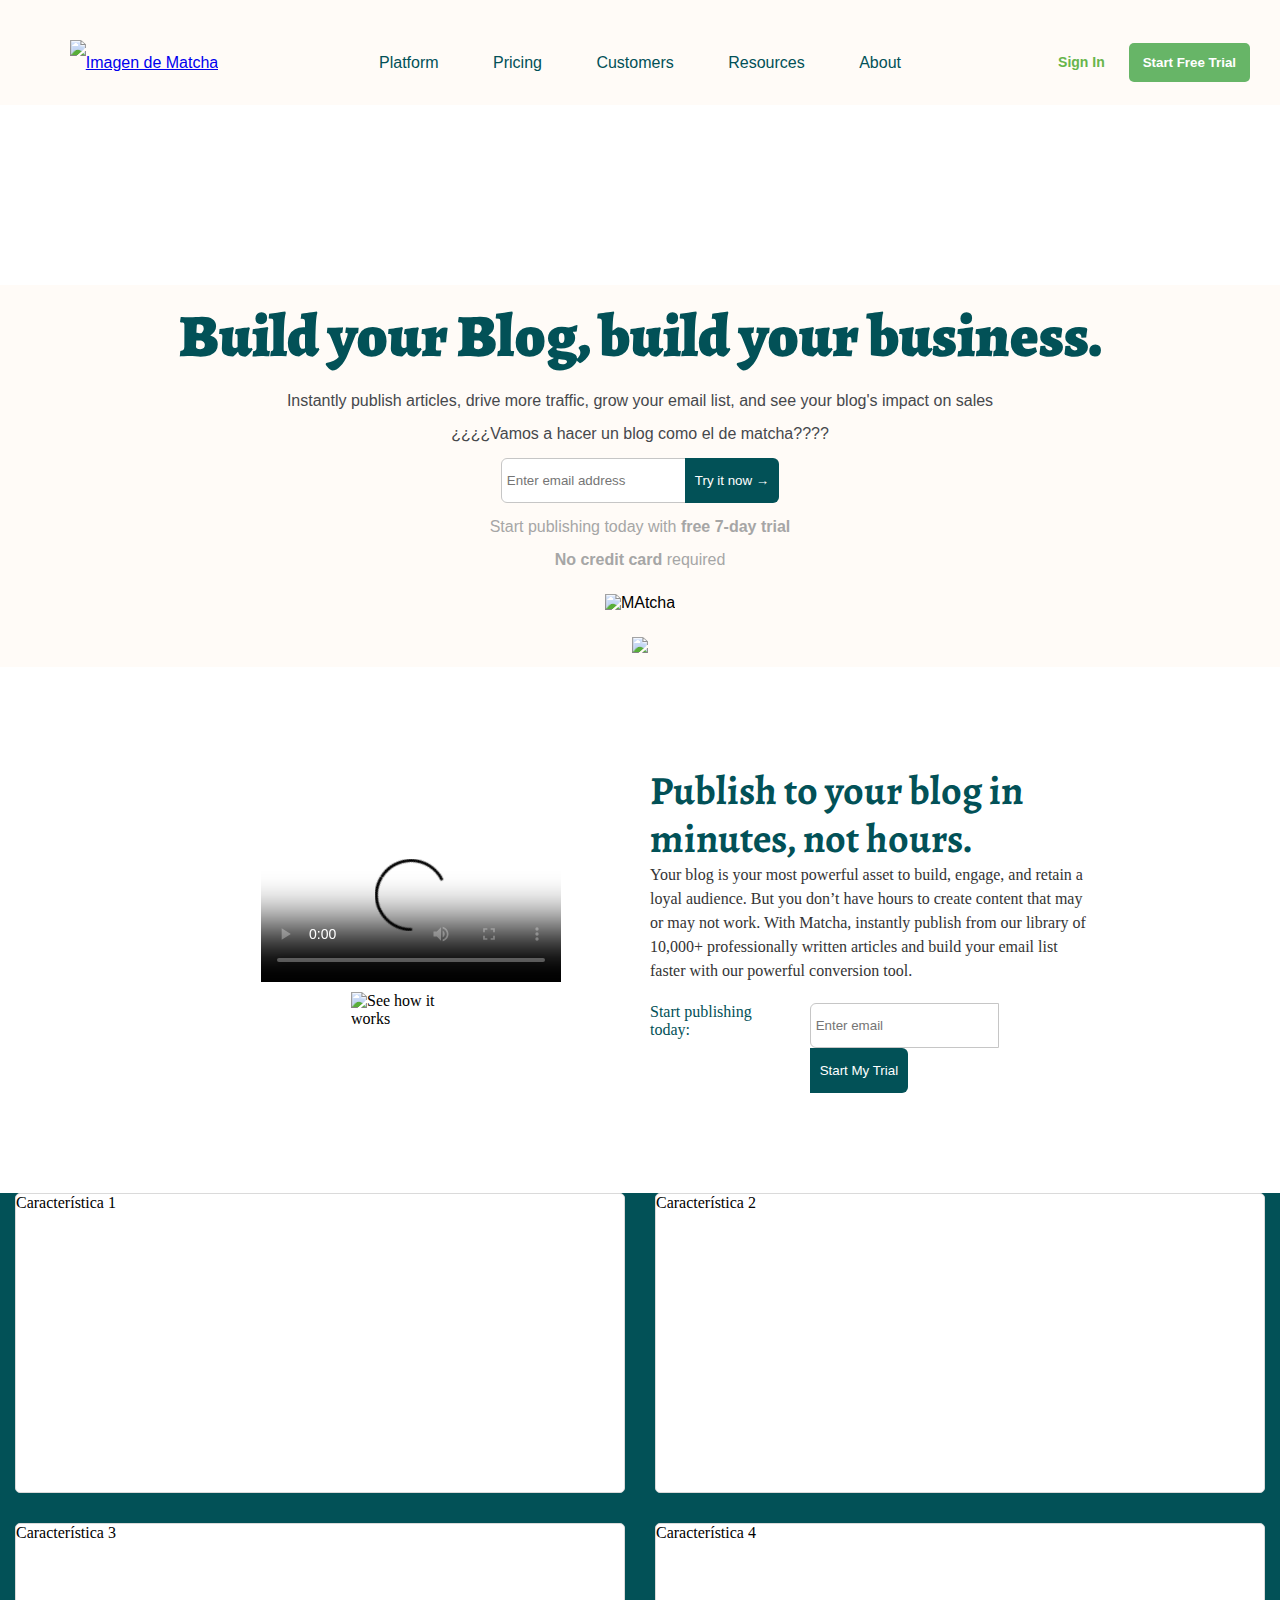
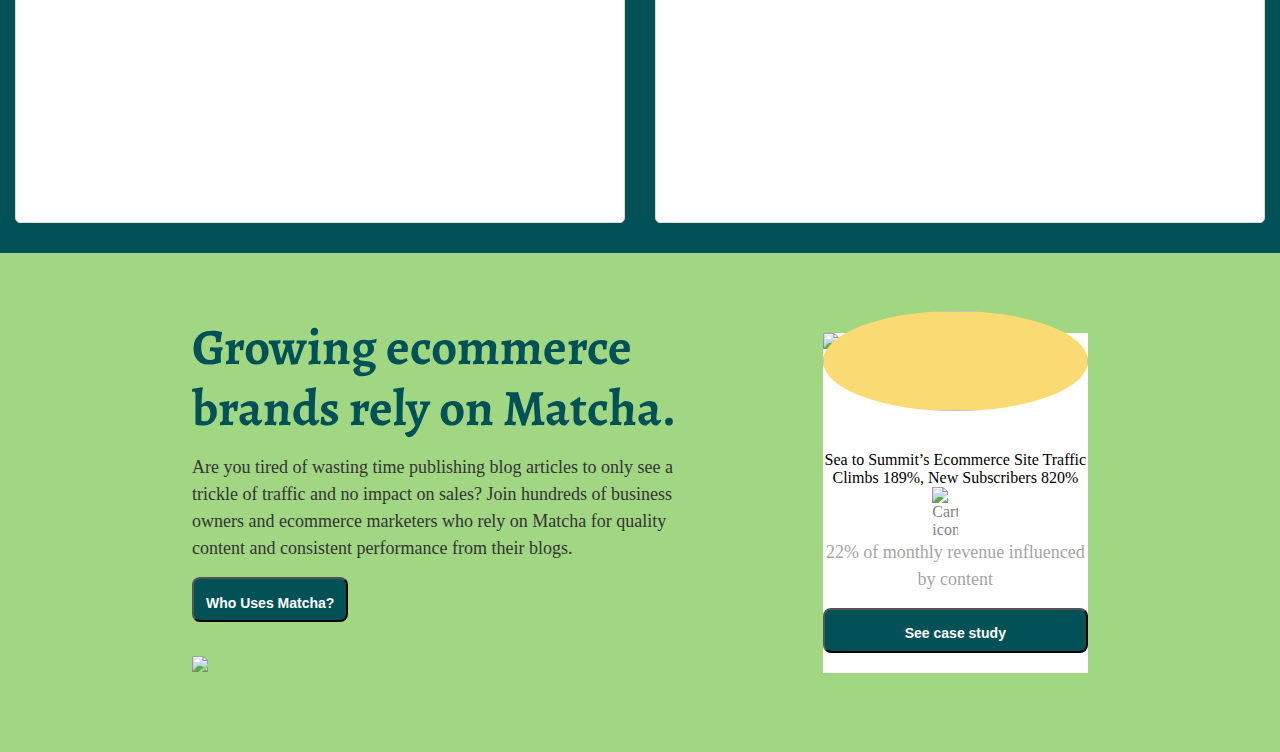
==== index.html @ c8e1c054 "Cambios de postwor clase 3" ====
<!DOCTYPE html>
<html>
<head>
  <!-- Aquí va información importante pero no visible
          dentro del navegador -->
  <link rel="preconnect" href="https://fonts.gstatic.com">
  <link href="https://fonts.googleapis.com/css2?family=Alegreya:wght@400;700;900&display=swap" rel="stylesheet">
  <link rel="stylesheet" href="./styles.css">
  <title>Matcha en Bedu</title>
</head>
<body>

  <section class="fixed-header">
  <header class="header">
    <a href="#" class="logo">
      <img src="https://getmatcha.com/wp-content/themes/getmatcha/img/footer_logo.svg" alt="Imagen de Matcha" />
    </a>
    <nav class="navbar">
      <ul>
        <li class="menu-item">Platform</li>
        <li class="menu-item">Pricing</li>
        <li class="menu-item">Customers</li>
        <li class="menu-item">Resources</li>
        <li class="menu-item">About</li>
      </ul>
    </nav>
    <div class="actions">
      <a>Sign In</a>
      <button>Start Free Trial</button>
    </div>
  </header>
</section>

  <section class="main">
    <h1>Build your Blog, build your business.</h1>
    <p class="texto_centrado">Instantly publish articles, drive more traffic, grow your email list, and see your blog's
      impact on sales</p>
    <p class="texto_centrado">¿¿¿¿Vamos a hacer un blog como el de matcha????</p>
    <form class="signup-form">
      <input type="email" placeholder="Enter email address" maxlength="30" />
      <button type="submit">
        Try it now &rarr;
      </button>
      <br>
    </form>
    <p class="grey-text">Start publishing today with <strong> free 7-day trial</strong></p>
    <p class="grey-text"><strong>No credit card</strong> required</p>
    <figure class="banner">
      <img src="https://getmatcha.com/wp-content/themes/getmatcha/img/capterra.png" alt="MAtcha">
    </figure>
    <figure class="second_banner">
      <img src="https://getmatcha.com/wp-content/uploads/2019/09/intro_group_image.png" />
    </figure>
  </section>

  <section class="promo">
  <article class="explanatory-video">
    <video controls 
    poster="https://cdn.videvo.net/videvo_files/video/premium/video0036/thumbnails/computer_code00_small.jpg">

     <source type="video/webm"
     type="video/webm"
     src="https://cdn.videvo.net/videvo_files/video/premium/video0036/small_watermarked/computer_code00_preview.webm" />
      <source type="video/mp4"
     src="https://cdn.videvo.net/videvo_files/video/premium/video0036/small_watermarked/computer_code00_preview.mp4"> />
    </video>
    <img src="https://getmatcha.com/wp-content/themes/getmatcha/img/see_how_it_works.png"
    alt="See how it works"/>
  </article>

  <article class="publish">
    <h3>Publish to your blog in minutes, not hours.</h3>
    <p>
      Your blog is your most powerful asset to build, engage, and retain a
      loyal audience. But you don’t have hours to create content that may or
      may not work. With Matcha, instantly publish from our library of
      10,000+ professionally written articles and build your email list
      faster with our powerful conversion tool.
    </p>
    <form>
      <p>Start publishing today:</p>
    <div>
      <input type="text" placeholder="Enter email" />
      <button>Start My Trial</button>
    </div>
    </form>

  </article>
  </section>

  <!-- Contenido de publicidad viene antes de esta sección -->
<section class="features">
  <article class="feature-card">Característica 1
    
  </article>
  <article class="feature-card">Característica 2</article>
  <article class="feature-card">Característica 3</article>
  <article class="feature-card">Característica 4</article>
</section>
<!-- Contenido de casos de éxito vienen después -->

<!--seccion postwork 3ra clase-->
<section class="flex-container">

  <article>
    <h2> Growing ecommerce brands rely on Matcha.</h2>
    <p>Are you tired of wasting time publishing blog articles to only see a trickle of traffic and no impact on sales? Join hundreds of business owners and ecommerce marketers who rely on Matcha for quality content and consistent performance from their blogs.</p>
    
    <button>Who Uses Matcha?</button>
    <figure>
    <img src="https://getmatcha.com/wp-content/uploads/2019/09/brands_group.png">
    </figure>
  </article>

  
    <div class="card">
      <img src="https://getmatcha.com/wp-content/uploads/2019/05/profile-headshot-square.png" alt="imagen">
      <img class="company" src="https://getmatcha.com/wp-content/uploads/2019/05/everly_logo_blue_v3_x60@2x.png"
      <h3 class="card"> 
        Sea to Summit’s Ecommerce Site Traffic Climbs 189%, New
        Subscribers 820%
      </h3>
      <div class="results">
      <img src="https://getmatcha.com/wp-content/themes/getmatcha/img/icon_cart.png" alt="Cart icon">
      <p>22% of monthly revenue influenced by content</p>
      </div>
      <div class="card-footer">
        <button>See case study</button>
      </div>

    </div>


  </section>

</body>
</html>
---- styles.css ----
* {
  box-sizing: border-box;
  margin: 0;
  padding: 0;
  
}
.main {
  background-color: #fffbf7;
  margin-top: 285px;
  padding: 10px;
  font-family: sans-serif;
  
}
.main h1 {
  color: #025157;
  font-weight: 900;
  text-align: center;
  font-size: 60px;
  font-family: "Alegreya", serif;
}
.main form {
  text-align: center;
  display: flex;
  justify-content: center;
  align-items: center;
}
.texto_centrado {
  text-align: center;
  color: #46484c;
  margin: 15px 0;
}
.main button {
  color: #fff;
  background-color: #025157;
  height: 45px;
  border-top-right-radius: 6px;
  border-bottom-right-radius: 6px;
  border: none;
  padding: 10px;
}
.main input {
  border-top-left-radius: 6px;
  border-bottom-left-radius: 6px;
  height: 45px;
  margin-right: -5px;
  border: 1px solid #c6c6c6;
  padding: 0 5px;
}
.main .banner {
  margin-top: 25px;
  text-align: center;
}
.main .second_banner {
  margin-top: 25px;
  text-align: center;
}
.main .second_banner img {
  width: 60%;
}
.main .grey-text {
  color: #a6a6a6;
  text-align: center;
  margin-top: 15px;
}
.header {
  margin: 40px 20px 20px 20px;
  font-size: 0;
  text-align: center;
  height: 45px;
  font-family: sans-serif;
}
.header > * {
  display: inline-block;
  font-size: 16px;
  vertical-align: middle;
  height: 100%;
  line-height: 45px;
}
.menu-item {
  display: inline;
  margin: 0 25px;
}
.logo {
  width: 20%;
  height: 100%;
}
.logo > img {
  height: 100%;
}
.navbar {
  width: 60%;
  text-align: center;
  color: #025157;
  font-weight: 500;
}
.actions {
  width: 20%;
  text-align: right;
  font-size: 14px;
  font-weight: 600;
}
.actions > * {
   margin: 0 10px;
}
.actions > a {
  color: #67b54b;
}
.actions > button {
  color: #fff;
  background-color: #67b567;
  padding: 12px 14px;
  border-radius: 5px;
  font-weight: 600;
  border: none;
}
.texto_centrado {
  text-align: center;
  color: #46484c;
}

.promo {
  display: flex;
  width: 70%;
  margin: 100px auto;
  align-items: center;
}


.publish {
  /* container styles if any */
  margin-left: 20px;
  flex: 1;
}

.publish h3 {
  font-family: 'Alegreya', serif;
  font-size: 40px;
  line-height: 48px;
  color: #025157;
}

.publish > p {
  font-size: 16px;
  color: #343434;
  line-height: 1.5;
  margin-bottom: 20px;
}

.publish > form {
  display: flex;
}

.publish > form p {
  color: #025157;
  margin-right: 18px;
}

.explanatory-video {
  display: flex;
  flex-direction: column;
  align-items: center;
  flex: 1;
}

.explanatory-video img {
  width: 120px;
  margin-top: 10px;
}

.publish > form button {
  color: #fff;
  background-color: #025157;
  height: 45px;
  border-top-right-radius: 6px;
  border-bottom-right-radius: 6px;
  border: none;
  padding: 10px;
}

.publish > form input {
  border-top-left-radius: 6px;
  border-bottom-left-radius: 6px;
  height: 45px;
  margin-right: -5px;
  border: 1px solid #c6c6c6;
  padding: 0 5px;
}

.fixed-header{
  position: fixed;
  top: 0;
  left: 0;
  right: 0;
  background-color: #fffbf7;
}

/* Postwork clase 3 */

.flex-container{
  display: flex;
  background-color: #a1d683;
  padding: 5% 15%;
  align-items: center;
  justify-content: space-around;
}

.flex-container  button{
  color: #fff;
  background-color: #025157;
  font-size: 14px;
  padding: 12px 12px 6px 12px;
  border-radius: 8px;
  height: 45px;
  font-weight: 600;
  margin-left: 0;
}

.flex-container figure{
  flex: 1;
  margin-block-start: 1em;
  margin-block-end: 1em;
  margin-inline-start: 40px;
  margin-inline-end: 40px;
  margin: 0 0 1rem;
  margin-top: 32px;
}

.flex-container img{
  width: 500px;
  max-width: 100%;
  vertical-align: middle;
  border-style: none;  
}

.flex-container h2{
  color: #025157;
  font-weight: bold;
  font-size: 51px;
  line-height: 61px;
  font-family: "Alegreya", serif;
}

.flex-container p{
  color: #343434;
  font-size: 18px;
  line-height: 1.5;
  margin-bottom: 1rem;
  margin: 15px 0 15px 0;
}

.flex-container article{
  flex: 2;
  align-items: center;
  justify-content: space-around;
  width: 100%;
  height: 100%;
  padding-right: 100px;

}

.flex-container div{
  position: relative;
  display: flex;
  background-color: #fff;
  background-size: 100%;
  text-align: center;
  flex-direction: column;
  
}

.card{
  flex: 1;
  position: relative;
  background-color: #fff;
  background-size: 25% 50%;
  height: 190%;
}

.card h3{
  font-size: 25px;
  font-weight: 400;
  line-height: 30px;
  margin-bottom: 20px;
}

.card img{
  padding: 0px;
  width: 100%;
  max-width: 100%;
 
}

.card-footer{
  margin-bottom: 20px;
    background-color: unset;
    border-top: unset;
}

.card-footer button{
  
}


.company{
  position: relative;
  bottom: 40px;
  right: 0px;
  width: 100px;
  height: 100px;
  background-color: #f9da73;
  border-radius: 50%;
  display: flex;
  justify-content: center;
  align-items: center;
}

.results{
  display: flex;
  align-items: center;
  color: #828282;
}

.results img{
  vertical-align: middle;
  border-style: none;
  width: 26px;
  margin-right: 20px;
  
}

.results p{
  margin-top: 0%;
  color: #8b8b8bcc; 
  
}

.features{
  display: grid;
  
  /* opcion para usar grid*/
  grid-template-columns: repeat(2, 1fr);
  grid-template-rows: repeat(2, 330px);
  height: 660px;
  background-color: #025157;

  /*opcion con atajo para usar grid column y row al mismo tiempo
  grid-template: repeat(2, 1fr) / repeat(2, 330px);
  background-color: #025157;
  padding: 5% 10%;
  height: 660px; */ 

}

.feature-card{
  margin-bottom: 30px;
  margin-left: 15px;
  margin-right: 15px;
  background-color: #fff;
  border: 1px solid #dadada;
  border-radius: 5px;
}
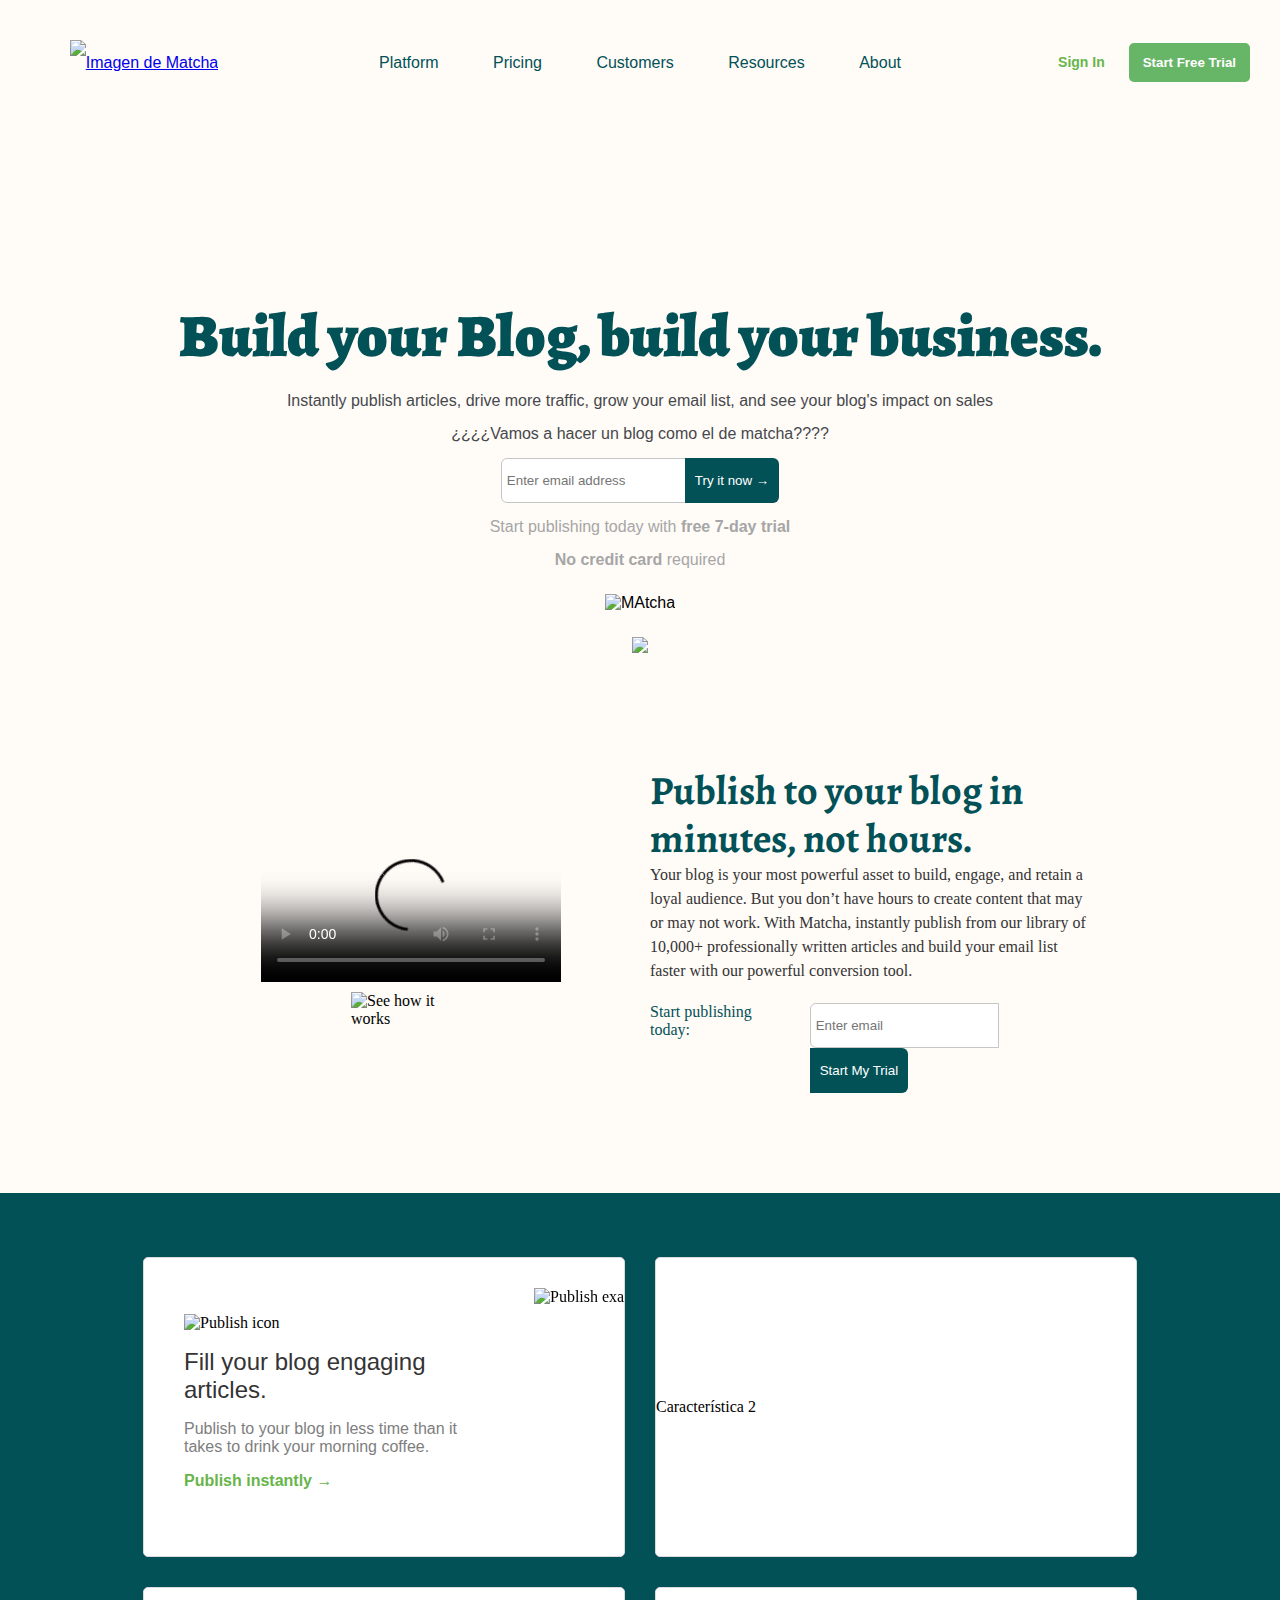
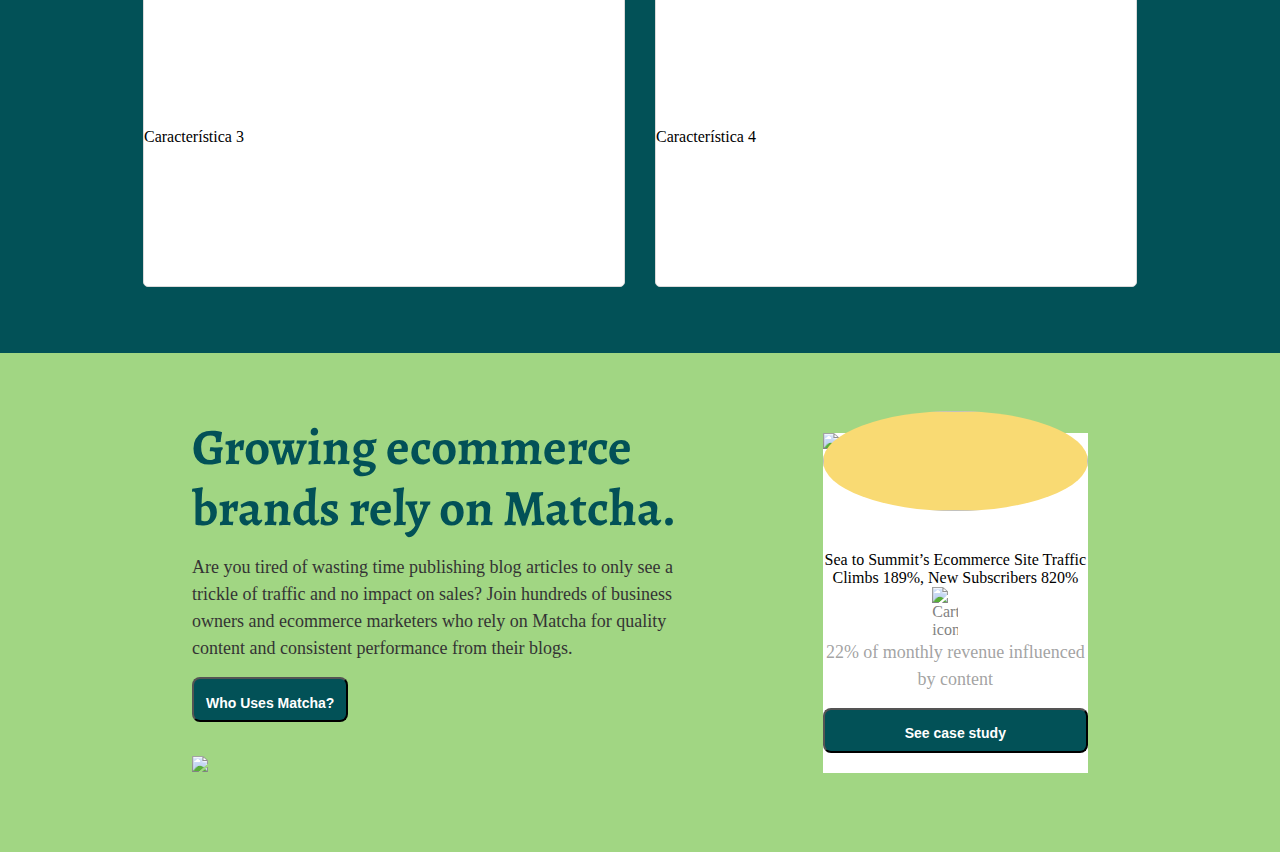
==== commit a59424c1: "Cambios de la clase 4 usando Grid y flexbox" ====
--- a/index.html
+++ b/index.html
@@ -90,12 +90,29 @@
 
   <!-- Contenido de publicidad viene antes de esta sección -->
 <section class="features">
-  <article class="feature-card">Característica 1
-    
+  <article class="feature-card">
+    <div class="feature-content">
+      <figure><img src="https://getmatcha.com/wp-content/themes/getmatcha/img/icon_publish.png" alt="Publish icon"></figure>
+      <h3>Fill your blog engaging articles.</h3>
+      <p>Publish to your blog in less time than it takes to drink your morning coffee.</p>
+      <a href="">Publish instantly →</a>
+    </div>
+    <div class="feature-image">
+      <figure><img src="https://getmatcha.com/wp-content/themes/getmatcha/img/image_publish.png" alt="Publish example"></figure>
+    </div>
   </article>
-  <article class="feature-card">Característica 2</article>
-  <article class="feature-card">Característica 3</article>
-  <article class="feature-card">Característica 4</article>
+  <article class="feature-card">Característica 2
+    <div></div>
+    <div></div>
+  </article>
+  <article class="feature-card">Característica 3
+    <div></div>
+    <div></div>
+  </article>
+  <article class="feature-card">Característica 4
+    <div></div>
+    <div></div>
+  </article>
 </section>
 <!-- Contenido de casos de éxito vienen después -->
 
--- a/styles.css
+++ b/styles.css
@@ -4,11 +4,15 @@
   padding: 0;
   
 }
+
+body{
+  background-color: #fffbf7; 
+}
+
 .main {
-  background-color: #fffbf7;
   margin-top: 285px;
-  padding: 10px;
-  font-family: sans-serif;
+  font-family: sans-serif;padding: 10px;
+  
   
 }
 .main h1 {
@@ -333,15 +337,16 @@
   color: #8b8b8bcc; 
   
 }
+/* Termina clases postwork clase 3 */
 
 .features{
   display: grid;
-  
-  /* opcion para usar grid*/
+  /* opción para usar grid*/
   grid-template-columns: repeat(2, 1fr);
   grid-template-rows: repeat(2, 330px);
-  height: 660px;
+  height: 760px;
   background-color: #025157;
+  padding: 5% 10% ;
 
   /*opcion con atajo para usar grid column y row al mismo tiempo
   grid-template: repeat(2, 1fr) / repeat(2, 330px);
@@ -351,11 +356,65 @@
 
 }
 
-.feature-card{
+.features .feature-card{
   margin-bottom: 30px;
   margin-left: 15px;
   margin-right: 15px;
   background-color: #fff;
   border: 1px solid #dadada;
   border-radius: 5px;
-}+  display: flex;
+  align-items: center;
+  overflow: hidden;
+}
+
+.features .feature-card .feature-content{
+  padding: 30px 20px 40px 40px;
+  flex: 2;
+}
+
+.features .feature-card .feature-content > *{
+  margin-bottom: 1rem;
+  margin-top: 0;
+}
+
+.features .feature-card .feature-content h3{
+  font-size: 24px;
+  color: #343434;
+  font-weight: 400;
+  font-family: sans-serif;
+}
+
+.features .feature-card .feature-content img{
+  width: 50px;
+}
+
+.features .feature-card .feature-content p{
+  font-size: 16px;
+  color: #7e7e7e;
+  font-weight: 400;
+  font-family: sans-serif;
+}
+
+.features .feature-card .feature-content a{
+  font-size: 16px;
+  color: #67b54b;
+  font-weight: 600;
+  text-decoration: none;
+  font-family: sans-serif;
+}
+
+.features .feature-card .feature-image{
+  flex: 1;
+  width: 40%;
+  position: relative;
+  right: -50px;
+  height: 80%;
+}
+
+.features .feature-card .feature-image figure,
+.features .feature-card .feature-image img {
+  margin-top: 0;
+  height: 100%;
+}
+
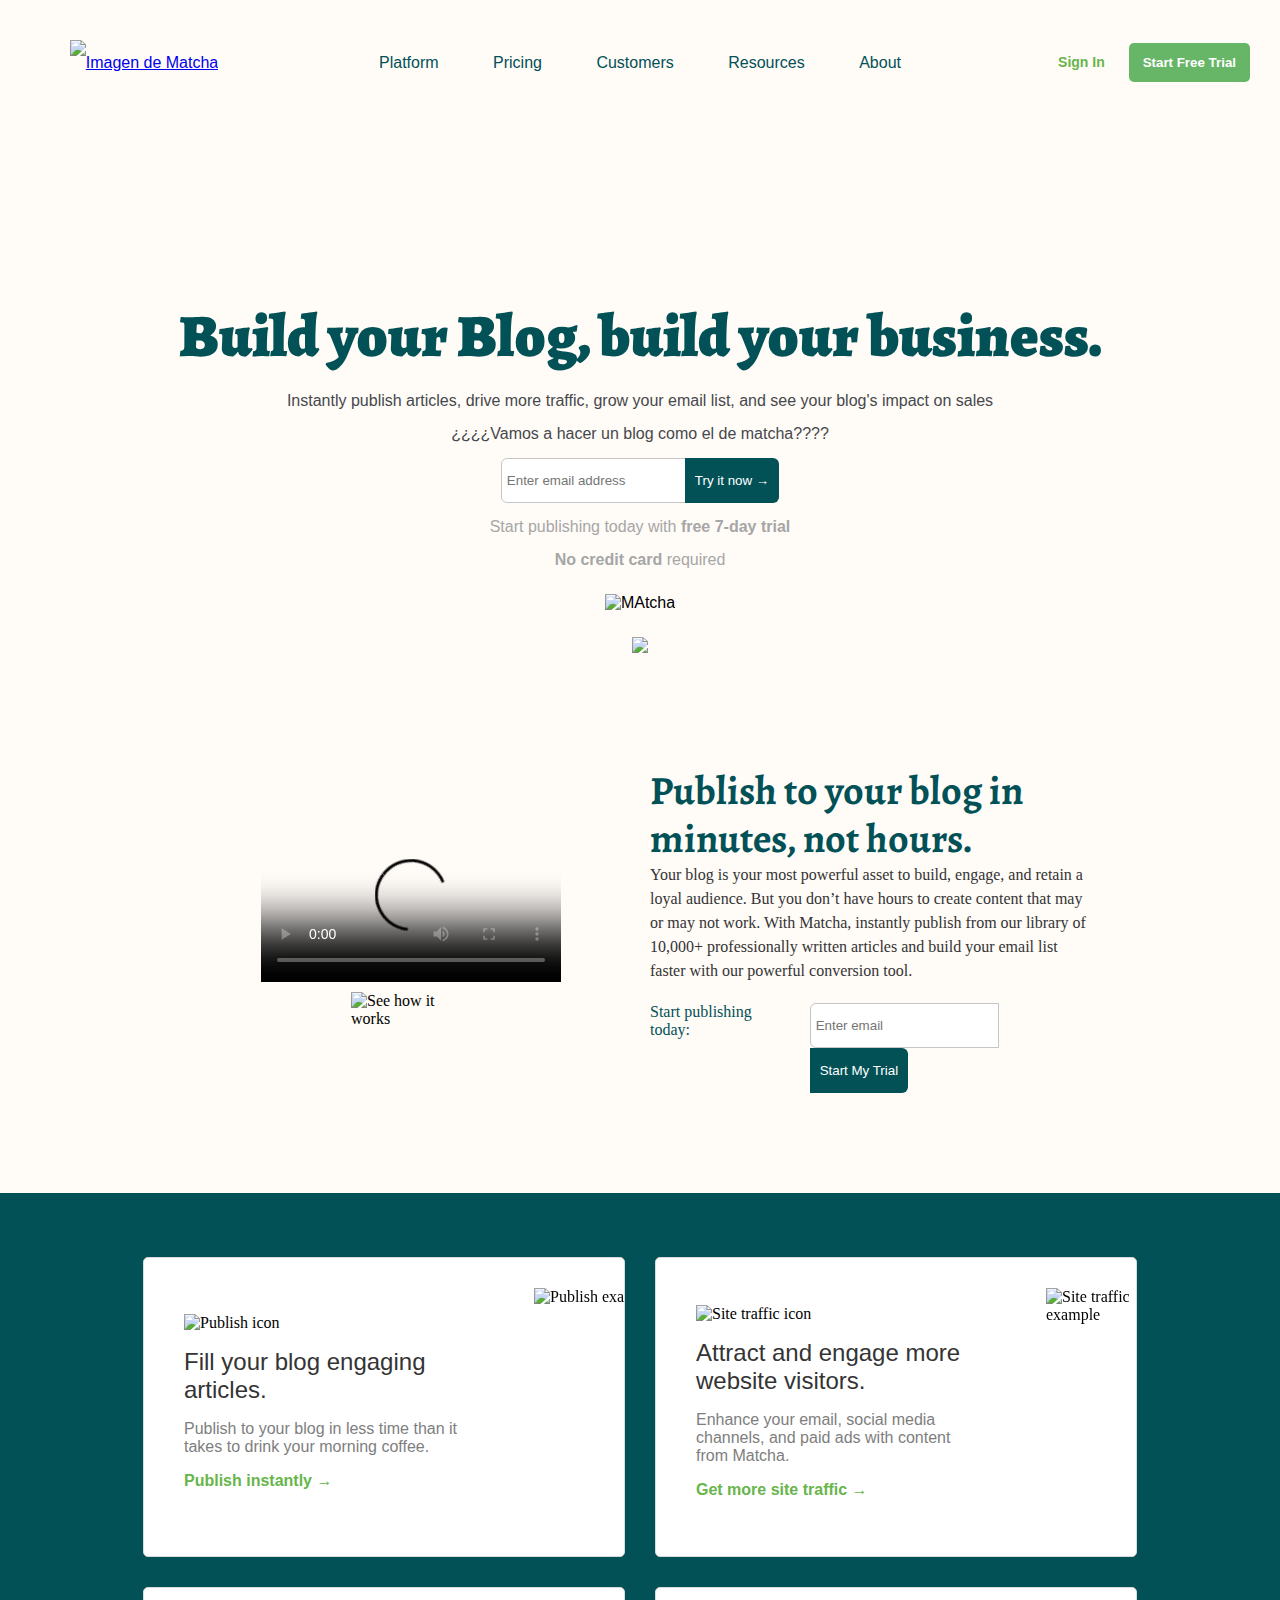
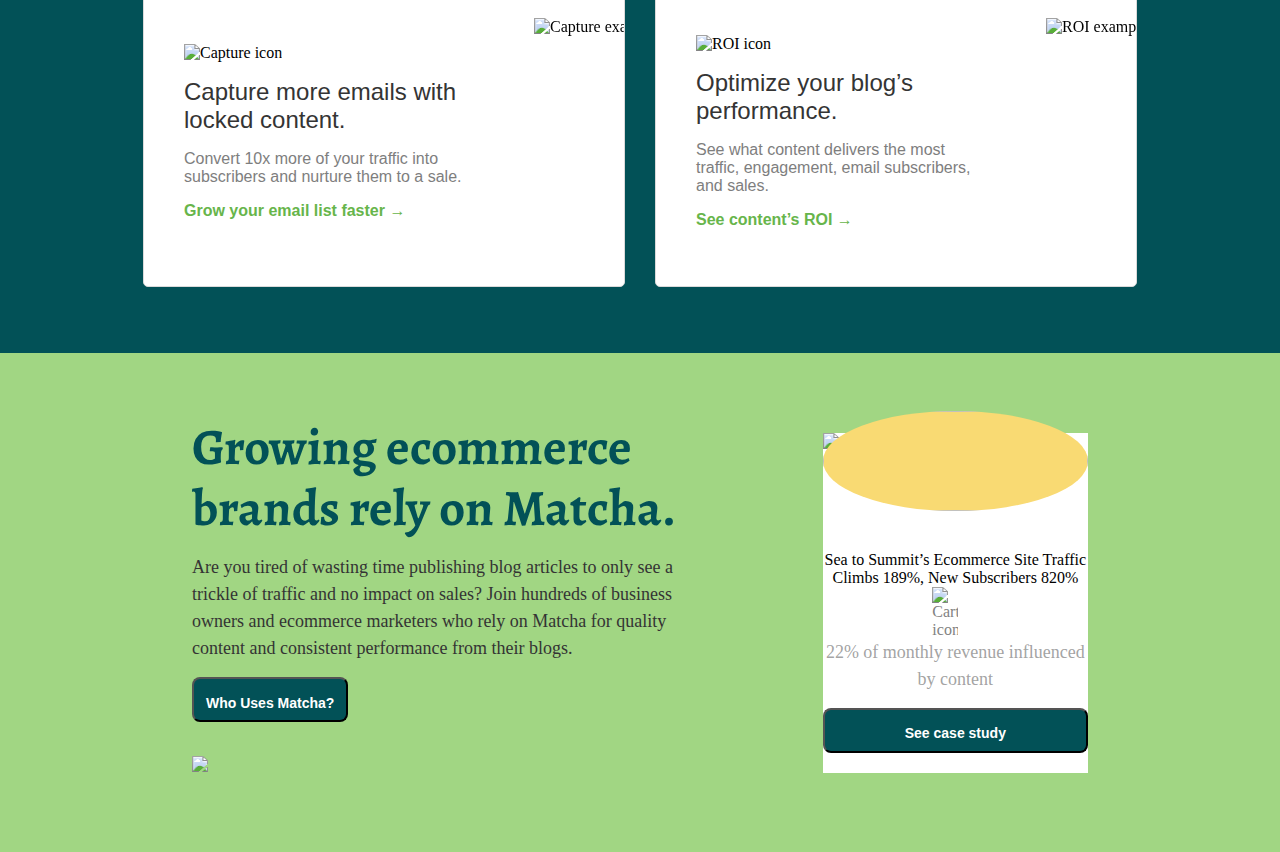
==== commit 1bf5ea69: "Cambios Tarea y terminado ejercicio de la clase 4 usando Grid y flexbox" ====
--- a/index.html
+++ b/index.html
@@ -101,17 +101,59 @@
       <figure><img src="https://getmatcha.com/wp-content/themes/getmatcha/img/image_publish.png" alt="Publish example"></figure>
     </div>
   </article>
-  <article class="feature-card">Característica 2
-    <div></div>
-    <div></div>
+  <article class="feature-card">
+    <div class="feature-content">
+      <figure>
+        <img src="https://getmatcha.com/wp-content/themes/getmatcha/img/icon_site_traffic.png" alt="Site traffic icon">
+      </figure>
+      <h3>Attract and engage more website visitors.</h3>
+      <p>
+        Enhance your email, social media channels, and paid ads with content
+        from Matcha.
+      </p>
+      <a href="">Get more site traffic →</a>
+    </div>
+    <div class="feature-image">
+      <figure>
+        <img src="https://getmatcha.com/wp-content/themes/getmatcha/img/image_site_traffic.png" alt="Site traffic example">
+      </figure>
+    </div>
   </article>
-  <article class="feature-card">Característica 3
-    <div></div>
-    <div></div>
+  <article class="feature-card">
+    <div class="feature-content">
+      <figure>
+        <img src="https://getmatcha.com/wp-content/themes/getmatcha/img/icon_capture.png" alt="Capture icon">
+      </figure>
+      <h3>Capture more emails with locked content.</h3>
+      <p>
+        Convert 10x more of your traffic into subscribers and nurture them
+        to a sale.
+      </p>
+      <a href="">Grow your email list faster →</a>
+    </div>
+    <div class="feature-image">
+      <figure>
+        <img src="https://getmatcha.com/wp-content/themes/getmatcha/img/image_capture.png" alt="Capture example">
+      </figure>
+    </div>
   </article>
-  <article class="feature-card">Característica 4
-    <div></div>
-    <div></div>
+  <article class="feature-card">
+    <div class="feature-content">
+      <figure>
+        <img src="https://getmatcha.com/wp-content/themes/getmatcha/img/icon_roi.png" alt="ROI icon">
+      </figure>
+      <h3>Optimize your blog’s performance.</h3>
+      <p>
+        See what content delivers the most traffic, engagement, email
+        subscribers, and sales.
+      </p>
+      <a href="">See content’s ROI →</a>
+    </div>
+    <div class="feature-image">
+      <figure>
+        <img src="https://getmatcha.com/wp-content/themes/getmatcha/img/image_roi.png" alt="ROI example">
+      </figure>
+    </div>
   </article>
 </section>
 <!-- Contenido de casos de éxito vienen después -->
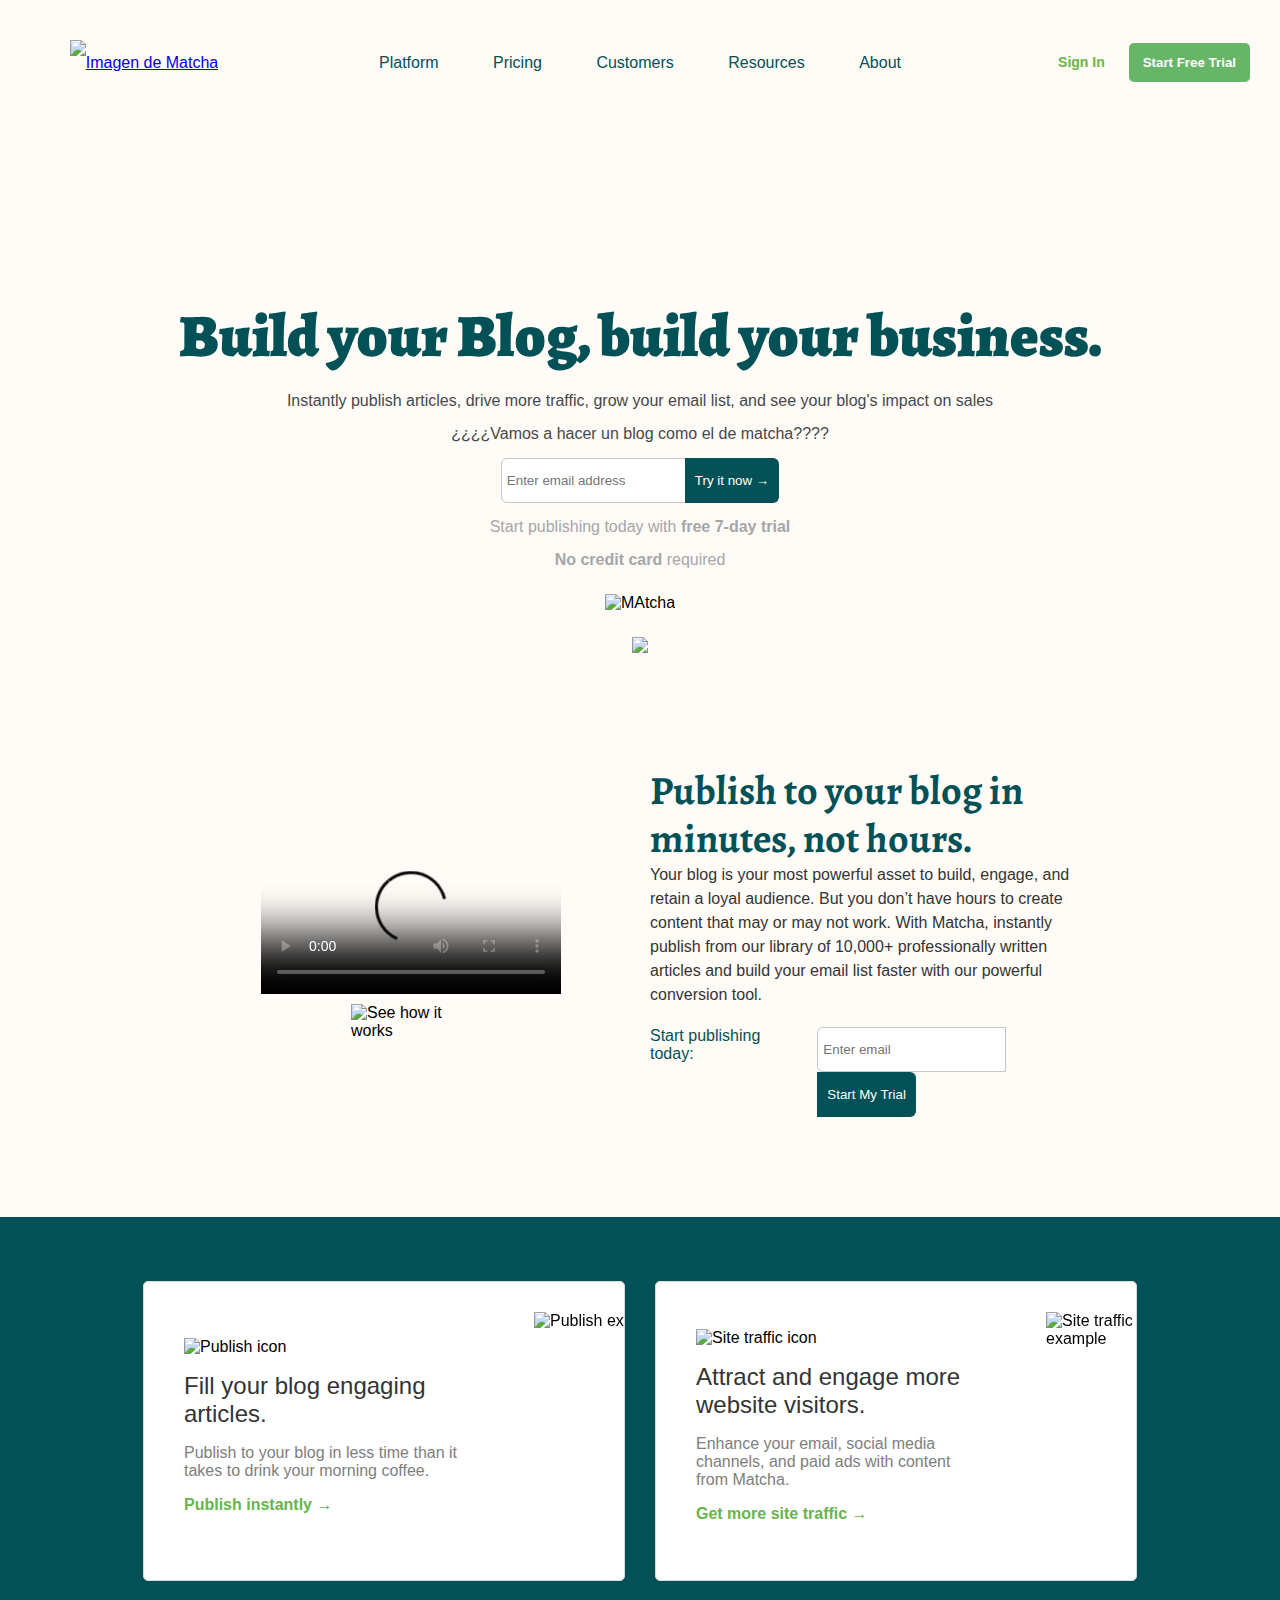
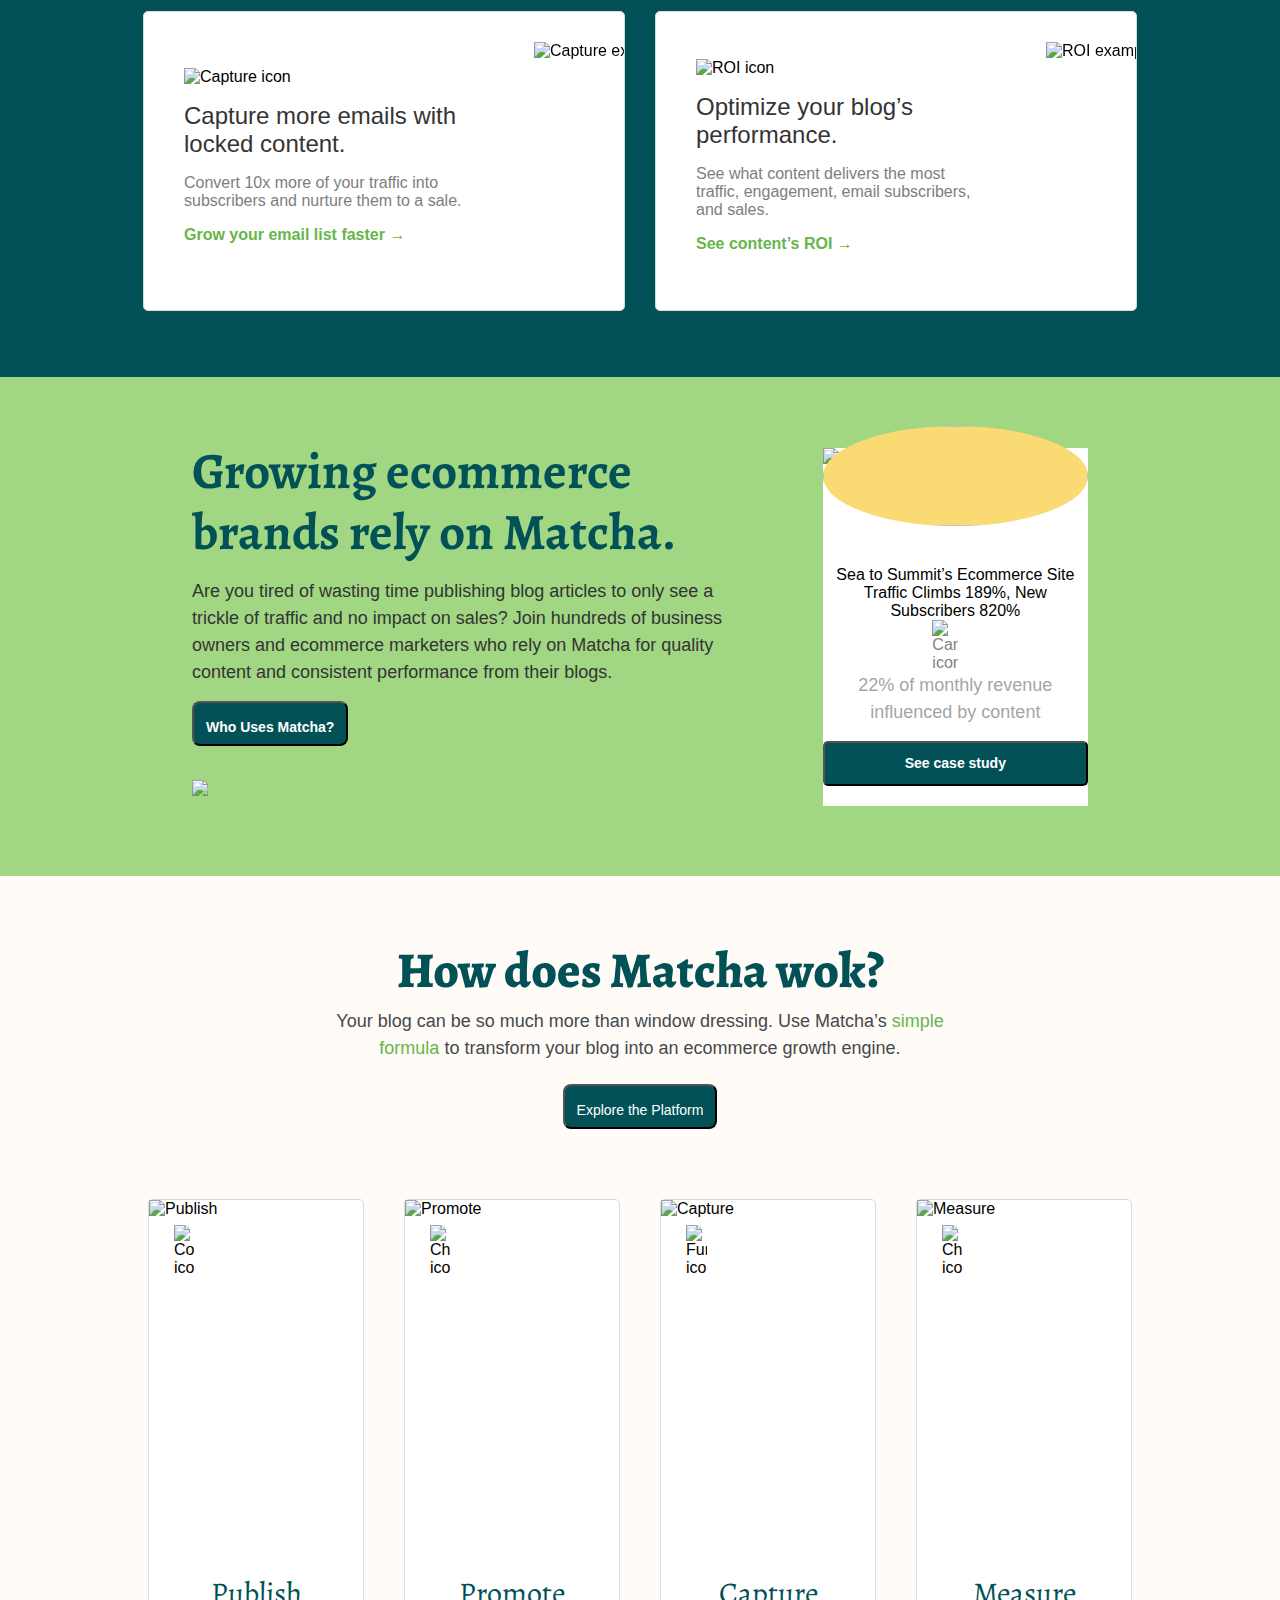
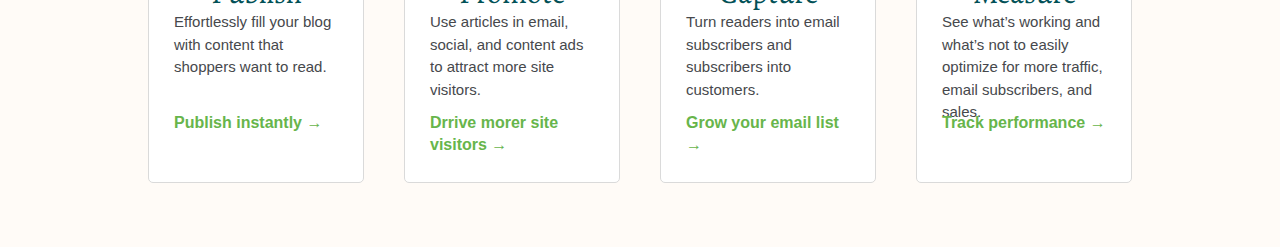
==== commit 60ec2a92: "Postwork de la clase 4" ====
--- a/index.html
+++ b/index.html
@@ -89,6 +89,7 @@
   </section>
 
   <!-- Contenido de publicidad viene antes de esta sección -->
+  <!-- Clase 4 -->
 <section class="features">
   <article class="feature-card">
     <div class="feature-content">
@@ -156,6 +157,7 @@
     </div>
   </article>
 </section>
+<!-- Termina clase 4 -->
 <!-- Contenido de casos de éxito vienen después -->
 
 <!--seccion postwork 3ra clase-->
@@ -192,5 +194,74 @@
 
   </section>
 
+<!-- Postwork clase 4 -->
+<section class="how-does-it-work">
+  <h2 class="title">How does Matcha wok?</h2>
+  <p class="description">
+    Your blog can be so much more than window dressing. Use Matcha’s
+    <a href="#">simple formula</a> to transform your blog into an ecommerce
+    growth engine.
+  </p>
+  <button>Explore the Platform</button>
+  
+<div class="steps">
+  <article class="card-step">
+    <div class="card-step-image">
+      <img src="https://getmatcha.com/wp-content/themes/getmatcha/img/ill-publish.png" alt="Publish" class="card-step-bg">
+      <img src="https://getmatcha.com/wp-content/themes/getmatcha/img/icon_content.png" alt="Content icon" class="card-step-icon">
+    </div>
+    <div class="card-step-body">
+      <h3>Publish</h3>
+      <p>
+        Effortlessly fill your blog with content that shoppers want to
+        read.
+      </p>
+      <a href="#">Publish instantly →</a>
+    </div>
+  </article>
+  <article class="card-step">
+    <div class="card-step-image">
+      <img src="https://getmatcha.com/wp-content/themes/getmatcha/img/ill-promote.png" alt="Promote" class="card-step-bg">
+      <img src="https://getmatcha.com/wp-content/themes/getmatcha/img/icon_channels.png" alt="Channels icon" class="card-step-icon">
+    </div>
+    <div class="card-step-body">
+      <h3>Promote</h3>
+      <p>
+        Use articles in email, social, and content ads to attract more
+        site visitors.
+      </p>
+      <a href="#">Drrive morer site visitors →</a>
+    </div>
+  </article>
+  <article class="card-step">
+    <div class="card-step-image">
+      <img src="https://getmatcha.com/wp-content/themes/getmatcha/img/ill-capture.png" alt="Capture" class="card-step-bg">
+      <img src="https://getmatcha.com/wp-content/themes/getmatcha/img/icon_funnel.png" alt="Funnel icon" class="card-step-icon">
+    </div>
+    <div class="card-step-body">
+      <h3>Capture</h3>
+      <p>
+        Turn readers into email subscribers and subscribers into
+        customers.
+      </p>
+      <a href="#">Grow your email list →</a>
+    </div>
+  </article>
+  <article class="card-step">
+    <div class="card-step-image">
+      <img src="https://getmatcha.com/wp-content/themes/getmatcha/img/ill-measure.png" alt="Measure" class="card-step-bg">
+      <img src="https://getmatcha.com/wp-content/themes/getmatcha/img/icon_chart.png" alt="Chart icon" class="card-step-icon">
+    </div>
+    <div class="card-step-body">
+      <h3>Measure</h3>
+      <p>
+        See what’s working and what’s not to easily optimize for more
+        traffic, email subscribers, and sales.
+      </p>
+      <a href="#">Track performance →</a>
+    </div>
+  </article>
+</div>
+</section>
 </body>
 </html>--- a/styles.css
+++ b/styles.css
@@ -5,8 +5,9 @@
   
 }
 
-body{
-  background-color: #fffbf7; 
+body {
+  background-color: #fffbf7;
+  font-family: "Open Sans", sans-serif;
 }
 
 .main {
@@ -301,7 +302,13 @@
 }
 
 .card-footer button{
-  
+  display: block;
+  margin-left: 0;
+  border-radius: 5px;
+  font-size: 13;
+  font-weight: 600;
+  padding: 12px 20px;
+  width: 100%; 
 }
 
 
@@ -382,7 +389,7 @@
   font-size: 24px;
   color: #343434;
   font-weight: 400;
-  font-family: sans-serif;
+  
 }
 
 .features .feature-card .feature-content img{
@@ -393,7 +400,7 @@
   font-size: 16px;
   color: #7e7e7e;
   font-weight: 400;
-  font-family: sans-serif;
+  
 }
 
 .features .feature-card .feature-content a{
@@ -418,3 +425,111 @@
   height: 100%;
 }
 
+/* postwork clase 4 */
+
+.how-does-it-work{
+  background-color: #fffbf7;
+  padding: 5% 10%;
+  text-align: center;
+
+}
+
+.how-does-it-work .title{
+  color: #025157;
+  font-size: 50px;
+  line-height: 60px;
+  font-weight: 800;
+  font-family: "Alegreya", serif;
+  margin-bottom: 8px;
+}
+
+.how-does-it-work .description{
+  max-width: 60%;
+  color: #46484c;
+  font-size: 18px;
+  font-weight: 400;
+  line-height: 1.5;
+  margin: 0 auto;
+  margin-bottom: 16px;
+}
+
+
+.how-does-it-work .description a{
+  color: #67b54b;
+  text-decoration: none;
+}
+
+.how-does-it-work button{
+  color: #fff;
+  background-color: #025157;
+  font-size: 14px;
+  font-weight: 500;
+  padding: 12px 12px 6px 12px;
+  height: 45px;
+  margin-left: 0;
+  border-radius: 8px;
+  margin-top: 6px;
+}
+
+.how-does-it-work .steps {
+  margin-top: 70px;
+  display: grid;
+  grid-template-columns: 1fr 1fr 1fr 1fr;
+}
+
+.how-does-it-work .steps .card-step {
+  background-color: #fff;
+  border: 1px solid #dadada;
+  border-radius: 5px;
+  margin-left: 20px;
+  margin-right: 20px;
+  text-align: left;
+}
+
+.how-does-it-work .steps .card-step .card-step-image {
+  position: relative;
+  height: 350px;
+}
+
+.how-does-it-work .steps .card-step .card-step-image .card-step-icon {
+  position: absolute;
+  top: 25px;
+  left: 25px;
+  width: 21px;
+}
+
+.how-does-it-work .steps .card-step .card-step-image .card-step-bg {
+  width: 100%;
+  height: 100%;
+}
+
+.how-does-it-work .steps .card-step .card-step-body {
+  padding: 25px;
+}
+
+.how-does-it-work .steps .card-step .card-step-body h3 {
+  font-size: 30px;
+  line-height: 36px;
+  font-family: "Alegreya", serif;
+  color: #025157;
+  font-weight: 400;
+  text-align: center;
+}
+
+.how-does-it-work .steps .card-step .card-step-body p {
+  font-size: 15px;
+  line-height: 1.5;
+  color: #46484c;
+  font-weight: 400;
+  height: 85px;
+  margin-bottom: 16px;
+}
+
+.how-does-it-work .steps .card-step .card-step-body a {
+  font-size: 16px;
+  line-height: 1.4;
+  color: #67b54b;
+  font-weight: 600;
+  text-decoration: none;
+}
+
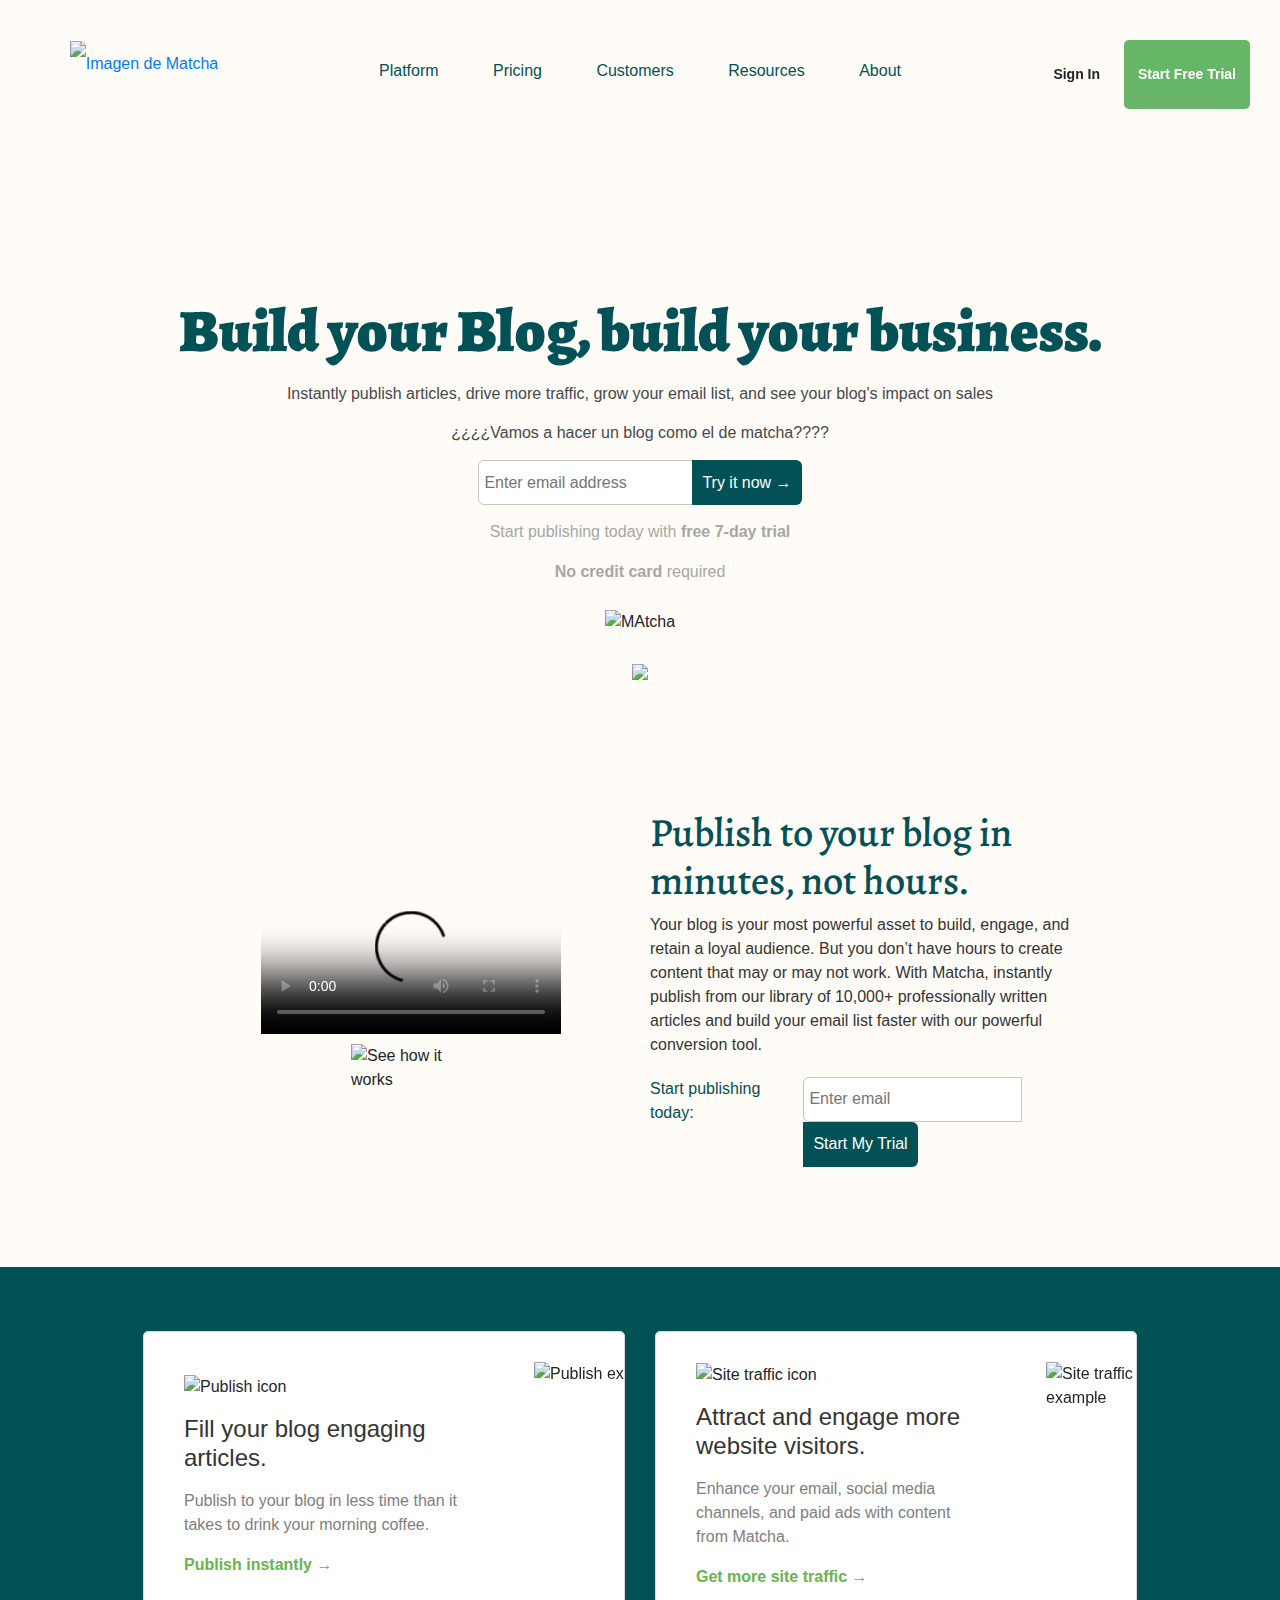
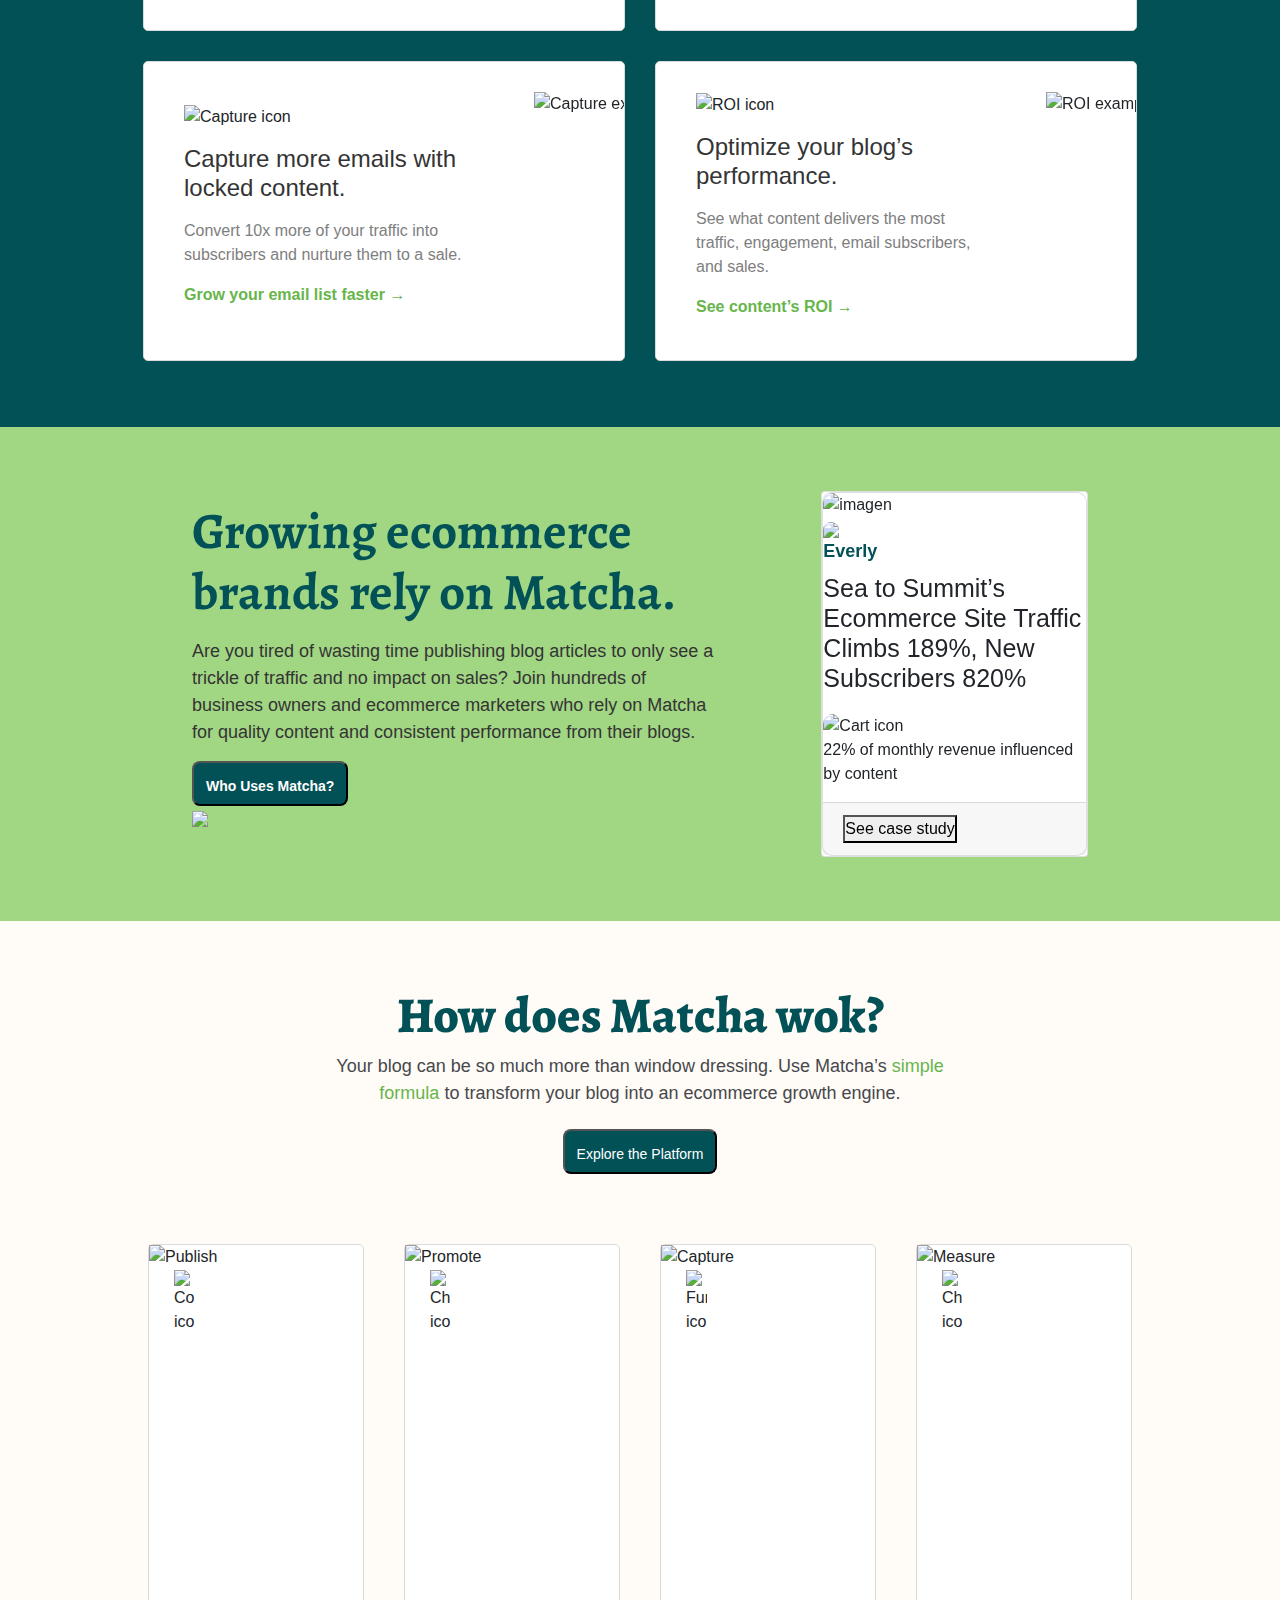
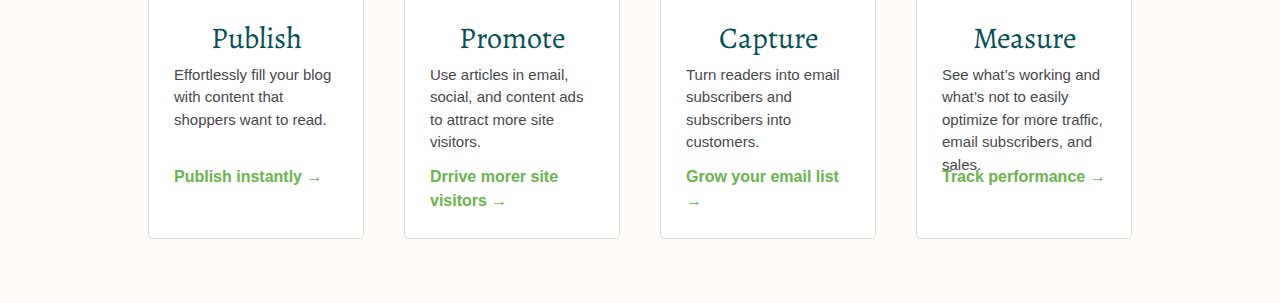
==== commit b9949618: "Postwork de la clase 5" ====
--- a/index.html
+++ b/index.html
@@ -1,6 +1,9 @@
 <!DOCTYPE html>
 <html>
 <head>
+  <!-- Link para que cargue elementos de Bootstrap -->
+  <link rel="stylesheet" href="https://maxcdn.bootstrapcdn.com/bootstrap/4.0.0/css/bootstrap.min.css" integrity="sha384-Gn5384xqQ1aoWXA+058RXPxPg6fy4IWvTNh0E263XmFcJlSAwiGgFAW/dAiS6JXm" crossorigin="anonymous">
+  <meta name="viewport" content="width-device-width,initial-scale=1.0, user-scalable=no"/>
   <!-- Aquí va información importante pero no visible
           dentro del navegador -->
   <link rel="preconnect" href="https://fonts.gstatic.com">
@@ -157,13 +160,14 @@
     </div>
   </article>
 </section>
+
 <!-- Termina clase 4 -->
 <!-- Contenido de casos de éxito vienen después -->
 
 <!--seccion postwork 3ra clase-->
 <section class="flex-container">
 
-  <article>
+  <article class="overview">
     <h2> Growing ecommerce brands rely on Matcha.</h2>
     <p>Are you tired of wasting time publishing blog articles to only see a trickle of traffic and no impact on sales? Join hundreds of business owners and ecommerce marketers who rely on Matcha for quality content and consistent performance from their blogs.</p>
     
@@ -174,19 +178,24 @@
   </article>
 
   
-    <div class="card">
-      <img src="https://getmatcha.com/wp-content/uploads/2019/05/profile-headshot-square.png" alt="imagen">
-      <img class="company" src="https://getmatcha.com/wp-content/uploads/2019/05/everly_logo_blue_v3_x60@2x.png"
-      <h3 class="card"> 
-        Sea to Summit’s Ecommerce Site Traffic Climbs 189%, New
-        Subscribers 820%
-      </h3>
-      <div class="results">
-      <img src="https://getmatcha.com/wp-content/themes/getmatcha/img/icon_cart.png" alt="Cart icon">
-      <p>22% of monthly revenue influenced by content</p>
+    <div class="carousel card">
+      <div class="card card-media">
+        <img src="https://getmatcha.com/wp-content/uploads/2019/05/profile-headshot-square.png" alt="imagen">
+        <div class="company">
+        <img src="https://getmatcha.com/wp-content/uploads/2019/05/everly_logo_blue_v3_x60@2x.png">
       </div>
-      <div class="card-footer">
-        <button>See case study</button>
+        <h4>Everly</h4>
+        <h3>
+          Sea to Summit’s Ecommerce Site Traffic Climbs 189%, New
+          Subscribers 820%
+        </h3>
+        <div class="results">
+        <img class="imga" src="https://getmatcha.com/wp-content/themes/getmatcha/img/icon_cart.png" alt="Cart icon">
+        <p class="pp">22% of monthly revenue influenced by content</p>
+        </div>
+        <div class="card-footer">
+          <button>See case study</button>
+        </div>
       </div>
 
     </div>
@@ -203,7 +212,7 @@
     growth engine.
   </p>
   <button>Explore the Platform</button>
-  
+
 <div class="steps">
   <article class="card-step">
     <div class="card-step-image">
@@ -263,5 +272,10 @@
   </article>
 </div>
 </section>
+
+<!-- Elementos de JavaScript-->
+<script src="https://code.jquery.com/jquery-3.2.1.slim.min.js" integrity="sha384-KJ3o2DKtIkvYIK3UENzmM7KCkRr/rE9/Qpg6aAZGJwFDMVNA/GpGFF93hXpG5KkN" crossorigin="anonymous"></script>
+<script src="https://cdnjs.cloudflare.com/ajax/libs/popper.js/1.12.9/umd/popper.min.js" integrity="sha384-ApNbgh9B+Y1QKtv3Rn7W3mgPxhU9K/ScQsAP7hUibX39j7fakFPskvXusvfa0b4Q" crossorigin="anonymous"></script>
+<script src="https://maxcdn.bootstrapcdn.com/bootstrap/4.0.0/js/bootstrap.min.js" integrity="sha384-JZR6Spejh4U02d8jOt6vLEHfe/JQGiRRSQQxSfFWpi1MquVdAyjUar5+76PVCmYl" crossorigin="anonymous"></script>
 </body>
 </html>--- a/styles.css
+++ b/styles.css
@@ -209,7 +209,12 @@
   justify-content: space-around;
 }
 
-.flex-container  button{
+.flex-container .overview {
+  flex: 2;
+  padding-right: 100px;
+}
+
+.flex-container .overview  button{
   color: #fff;
   background-color: #025157;
   font-size: 14px;
@@ -220,6 +225,7 @@
   margin-left: 0;
 }
 
+/*
 .flex-container figure{
   flex: 1;
   margin-block-start: 1em;
@@ -228,16 +234,18 @@
   margin-inline-end: 40px;
   margin: 0 0 1rem;
   margin-top: 32px;
-}
-
-.flex-container img{
+} */
+
+.flex-container .overview img{
   width: 500px;
   max-width: 100%;
+  /*
   vertical-align: middle;
-  border-style: none;  
-}
-
-.flex-container h2{
+  border-style: none;
+  */  
+}
+
+.flex-container .overview h2{
   color: #025157;
   font-weight: bold;
   font-size: 51px;
@@ -245,7 +253,7 @@
   font-family: "Alegreya", serif;
 }
 
-.flex-container p{
+.flex-container .overview p{
   color: #343434;
   font-size: 18px;
   line-height: 1.5;
@@ -263,16 +271,27 @@
 
 }
 
-.flex-container div{
+.flex-container .carousel {
+  flex: 1;
+  position: unset;
+  /*
   position: relative;
   display: flex;
   background-color: #fff;
   background-size: 100%;
   text-align: center;
   flex-direction: column;
-  
-}
-
+  */
+}
+
+.flex-container .carousel .card {
+max-width: 370px;
+width: 100%;
+background-color: #fff;
+border-radius: 10px;
+
+}
+/*
 .card{
   flex: 1;
   position: relative;
@@ -280,28 +299,85 @@
   background-size: 25% 50%;
   height: 190%;
 }
-
-.card h3{
+*/
+
+
+.flex-container .carousel .card img {
+  width: 100%;
+  max-height: 16vw;
+  border-top-left-radius: 10px;
+  border-top-right-radius: 10px;
+}
+
+.flex-container .carousel .card figure {
+  margin-top: 0;
+}
+
+.flex-container .carousel .card .card-media {
+position: relative;
+}
+
+
+.flex-container .carousel .card .card-media .company{
+  position: absolute;
+  bottom: -20px;
+  right: 0px;
+  width: 100px;
+  height: 100px;
+  background-color: #f9da73;
+  border-radius: 50%;
+  display: flex;
+  justify-content: center;
+  align-items: center;
+}
+
+.flex-container .carousel .card .card-media .company img {
+  max-width: 75%;
+}
+
+.flex-container .carousel .card .card-media .card-footer {
+  padding: 25px;
+}
+
+.flex-container .carousel .card h4 {
+  color: #025157;
+  font-size: 18px;
+  font-weight: 600;
+  line-height: 20px;
+  margin-bottom: 12px;
+}
+
+.flex-container .carousel .card h3{
   font-size: 25px;
   font-weight: 400;
   line-height: 30px;
   margin-bottom: 20px;
 }
 
-.card img{
-  padding: 0px;
-  width: 100%;
-  max-width: 100%;
- 
-}
-
-.card-footer{
-  margin-bottom: 20px;
+.flex-container .carousel .card .card-media .results{
+  display: flex;
+  align-items: center;
+  color: #828282;
+}
+
+.flex-container .carousel .card .card-media .results .imga {
+  width: 16px;
+  margin-right: 20px;
+}
+
+.flex-container .carousel .card .card-media .results .pp{
+  margin-top: 0%;
+  color: #8b8b8bcc; 
+  
+}
+
+.flex-container .carousel .card .card-media .card-footer{
+    margin-bottom: 20px;
     background-color: unset;
     border-top: unset;
 }
 
-.card-footer button{
+.flex-container .carousel .card .card-media .card-footer button{
   display: block;
   margin-left: 0;
   border-radius: 5px;
@@ -311,39 +387,6 @@
   width: 100%; 
 }
 
-
-.company{
-  position: relative;
-  bottom: 40px;
-  right: 0px;
-  width: 100px;
-  height: 100px;
-  background-color: #f9da73;
-  border-radius: 50%;
-  display: flex;
-  justify-content: center;
-  align-items: center;
-}
-
-.results{
-  display: flex;
-  align-items: center;
-  color: #828282;
-}
-
-.results img{
-  vertical-align: middle;
-  border-style: none;
-  width: 26px;
-  margin-right: 20px;
-  
-}
-
-.results p{
-  margin-top: 0%;
-  color: #8b8b8bcc; 
-  
-}
 /* Termina clases postwork clase 3 */
 
 .features{
@@ -533,3 +576,169 @@
   text-decoration: none;
 }
 
+  /* Clase 5 */
+
+  @media (max-width: 575px ) {
+    .navbar,
+    .actions {
+      display: none;
+    }
+
+    .main h1 {
+      font-size: 30px;
+    }
+
+    .main {
+      margin-top: 100px;
+    }
+
+
+    .banner > img {
+      width:100%
+    }
+
+    .promo {
+      flex-direction: column;
+      max-width: 90%;
+      margin: 30px auto;
+    }
+
+    .explanatory-video > video {
+      width: 100%;
+    }
+
+    .publish {
+      margin-top: 10px;
+    }
+
+    .publish > h3 {
+      font-size: 25px;
+      line-height: 1.2;
+    }
+
+    .publish > form {
+      flex-direction: column;
+    }
+
+    .publish > form > div {
+      height: 50px;
+      margin-top: 10px;
+    }
+
+    .publish > form > div > input {
+      width: 60%;
+    }
+
+    .publish > form > div > button {
+      padding: 8px;
+    }
+
+    .features {
+      grid-template: repeat(4, 300px) / 1fr;
+      padding-left:0 ;
+      padding-right: 0;
+    }
+
+    .feature-image {
+      display: none;
+    }
+
+    .how-does-it-work .steps {
+      margin-top: 70px;
+      display: grid;
+      grid-template-columns: 1fr 1fr;
+  }
+
+  }
+
+  @media (max-width: 425px ) {
+    .navbar,
+    .actions {
+      display: none;
+    }
+
+    .fixed-header {
+      padding-right: 132px;
+      position: fixed;
+    }
+
+    .main h1 {
+      font-size: 25px;
+      color: chocolate;
+    }
+
+    .main {
+      margin-top: 100px;
+    }
+
+    .banner > img {
+      width:80%
+    }
+
+    .promo {
+      flex-direction: column;
+      max-width: 90%;
+      margin: 30px auto;
+      margin-bottom: 70px;
+    }
+
+
+    .features {
+      grid-template: repeat(4, 300px) / 1fr;
+      padding-left:0 ;
+      padding-right: 0;
+
+    }
+
+    .feature-image {
+      display: none;
+    }
+
+    .carousel .card {
+      display: flex;
+      min-width: 100px;
+      position: relative;
+    }
+
+    .how-does-it-work .steps {
+      margin-top: 70px;
+      display: grid;
+      grid-template-columns: 1fr;
+      
+  }
+
+  }
+
+
+  @media ( min-width: 426px ) and (max-width: 769px ) {
+    .navbar,
+    .actions {
+      display: none;
+    }
+
+    .main h1 {
+      font-size: 45px;
+      color: blue;
+    }
+
+    .main {
+      margin-top: 100px;
+    }
+
+    .banner > img {
+      width:80%
+    }
+
+    .promo {
+      flex-direction: column;
+      max-width: 90%;
+      margin: 30px auto;
+    }
+
+    .how-does-it-work .steps {
+      margin-top: 70px;
+      display: grid;
+      grid-template-columns: 1fr 1fr;
+  }
+    
+  }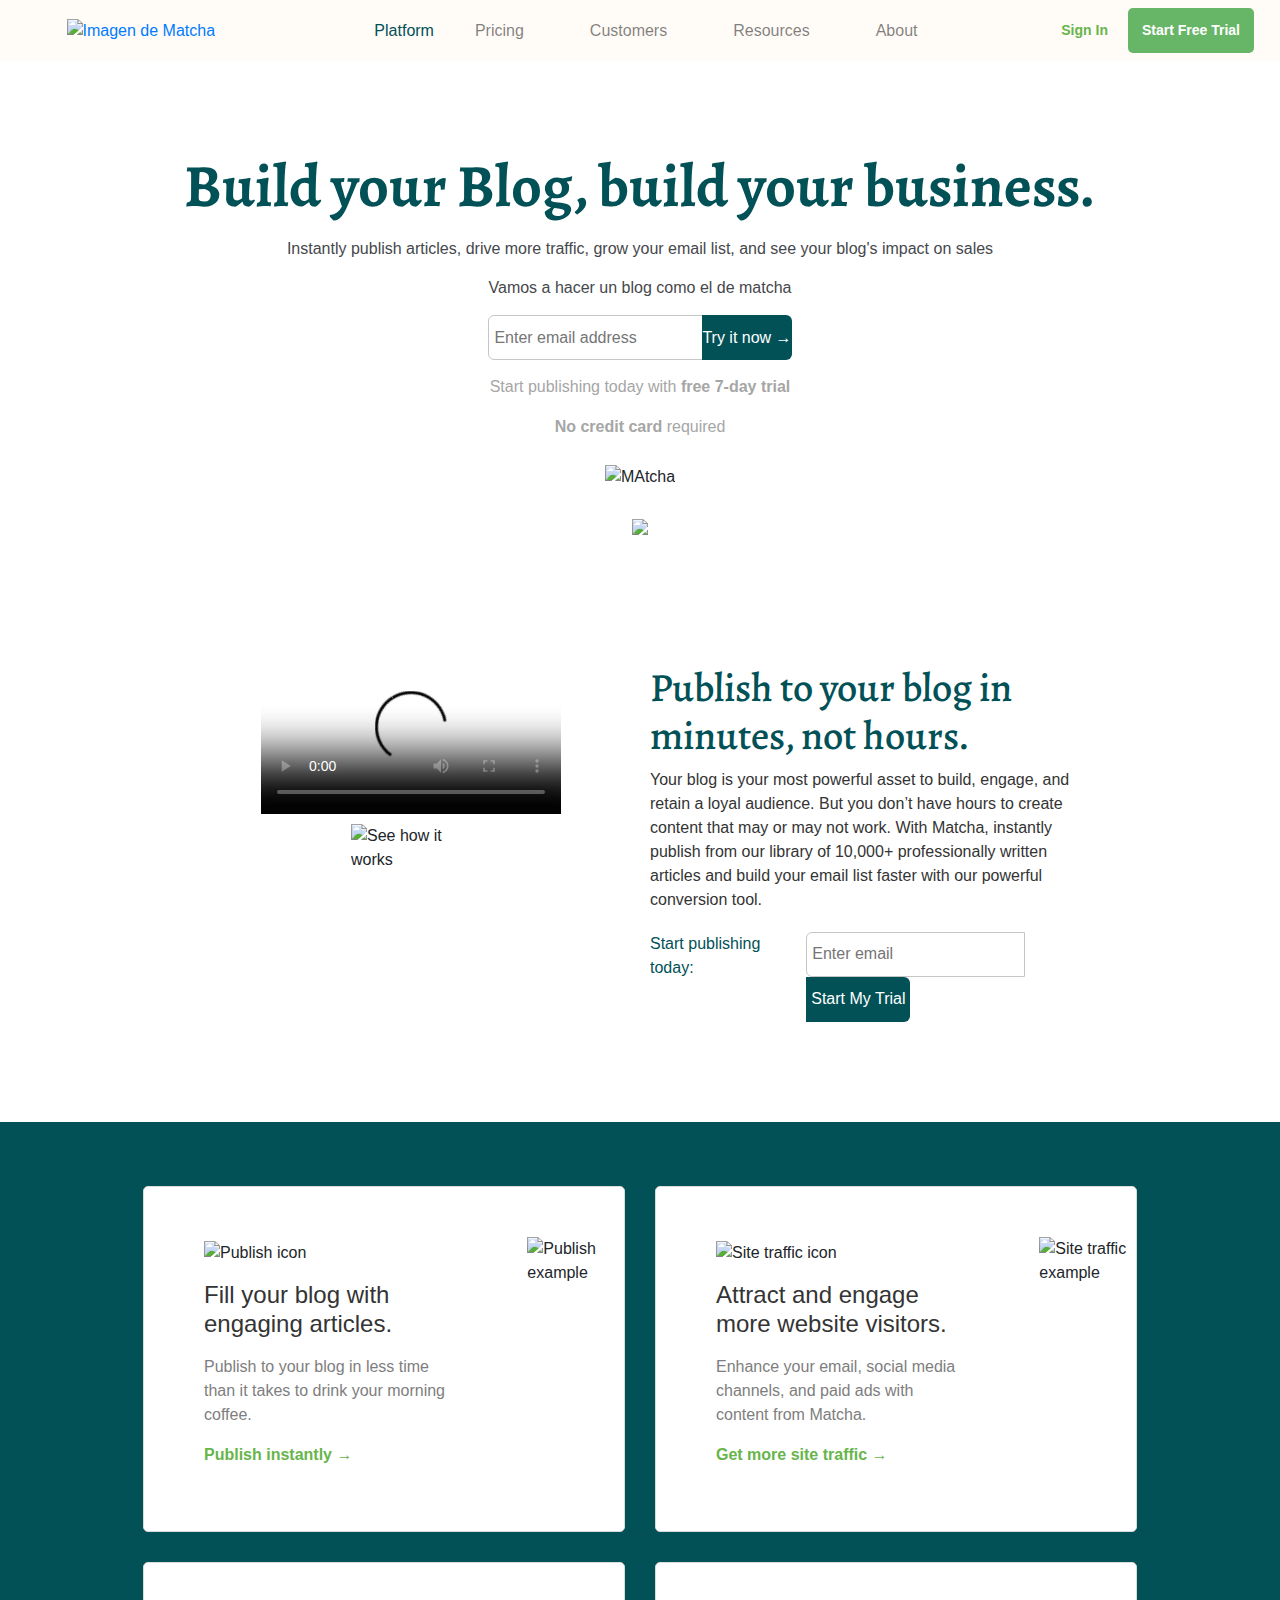
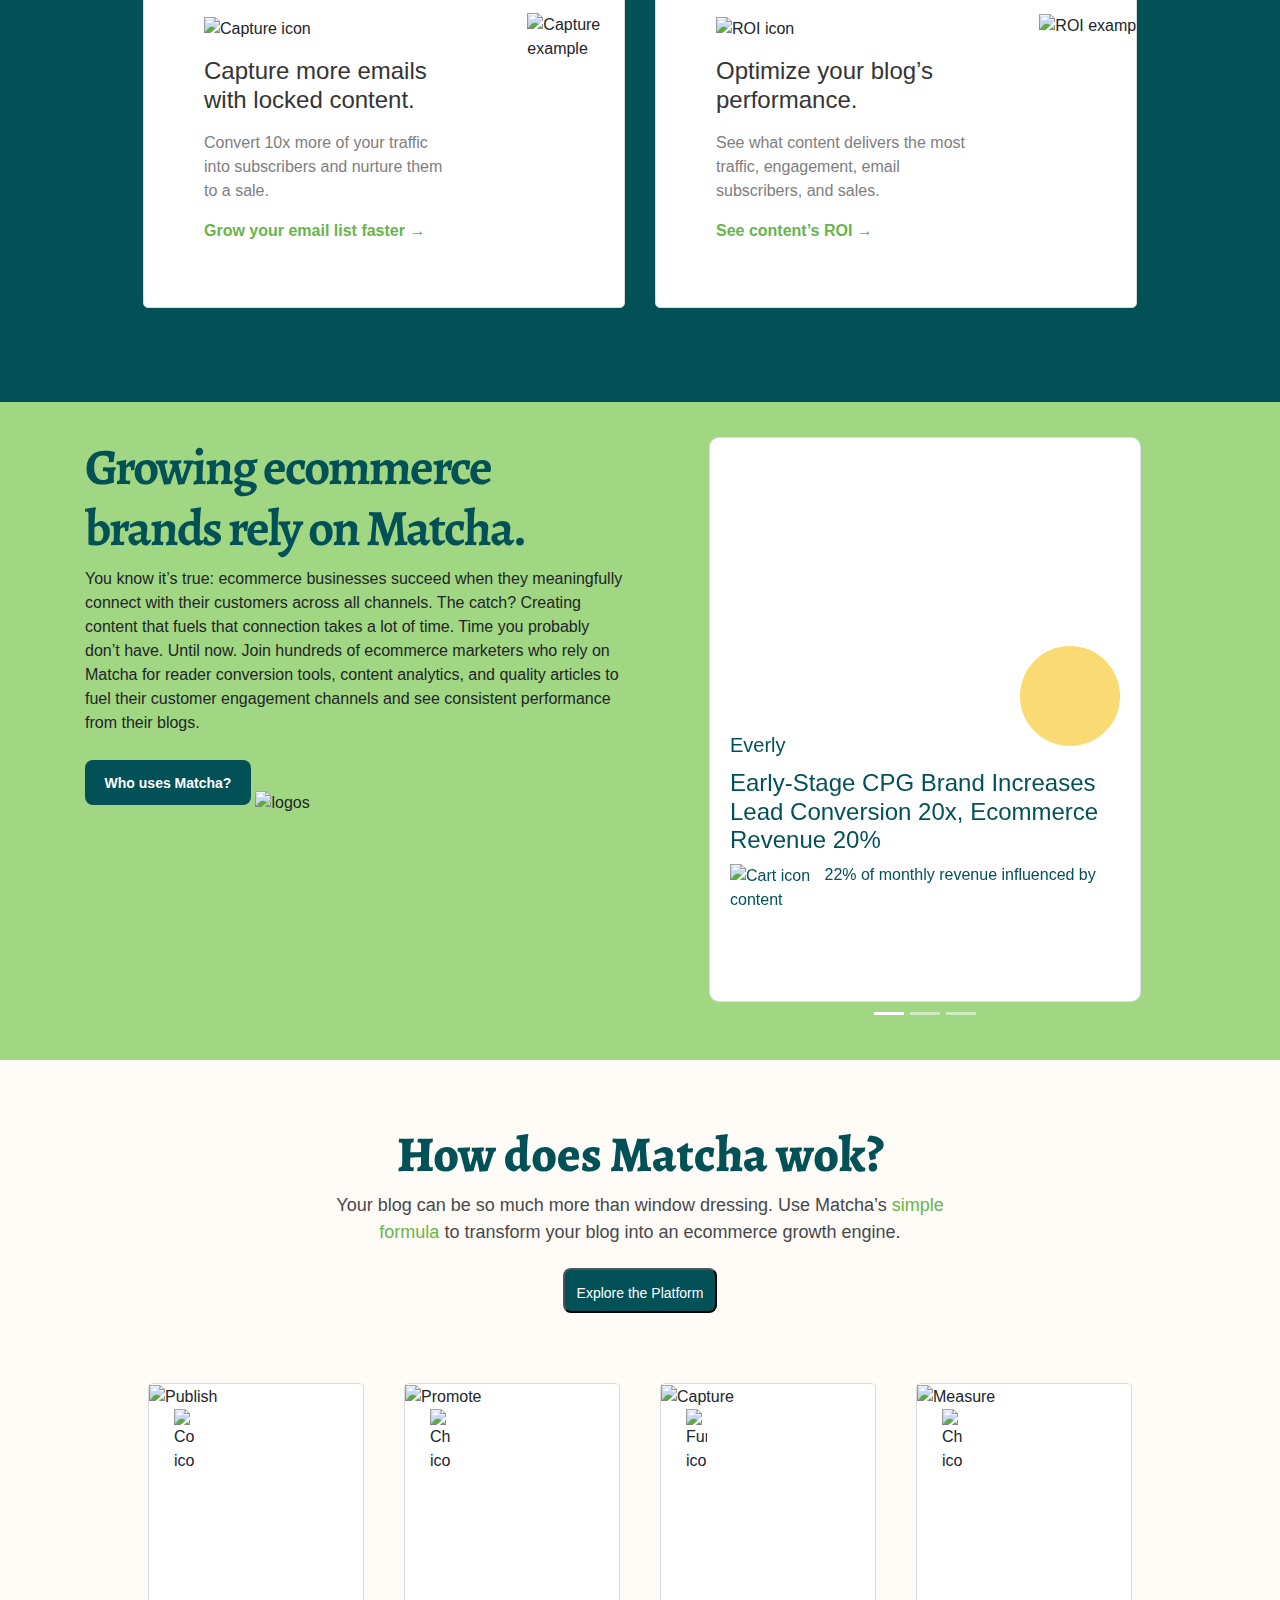
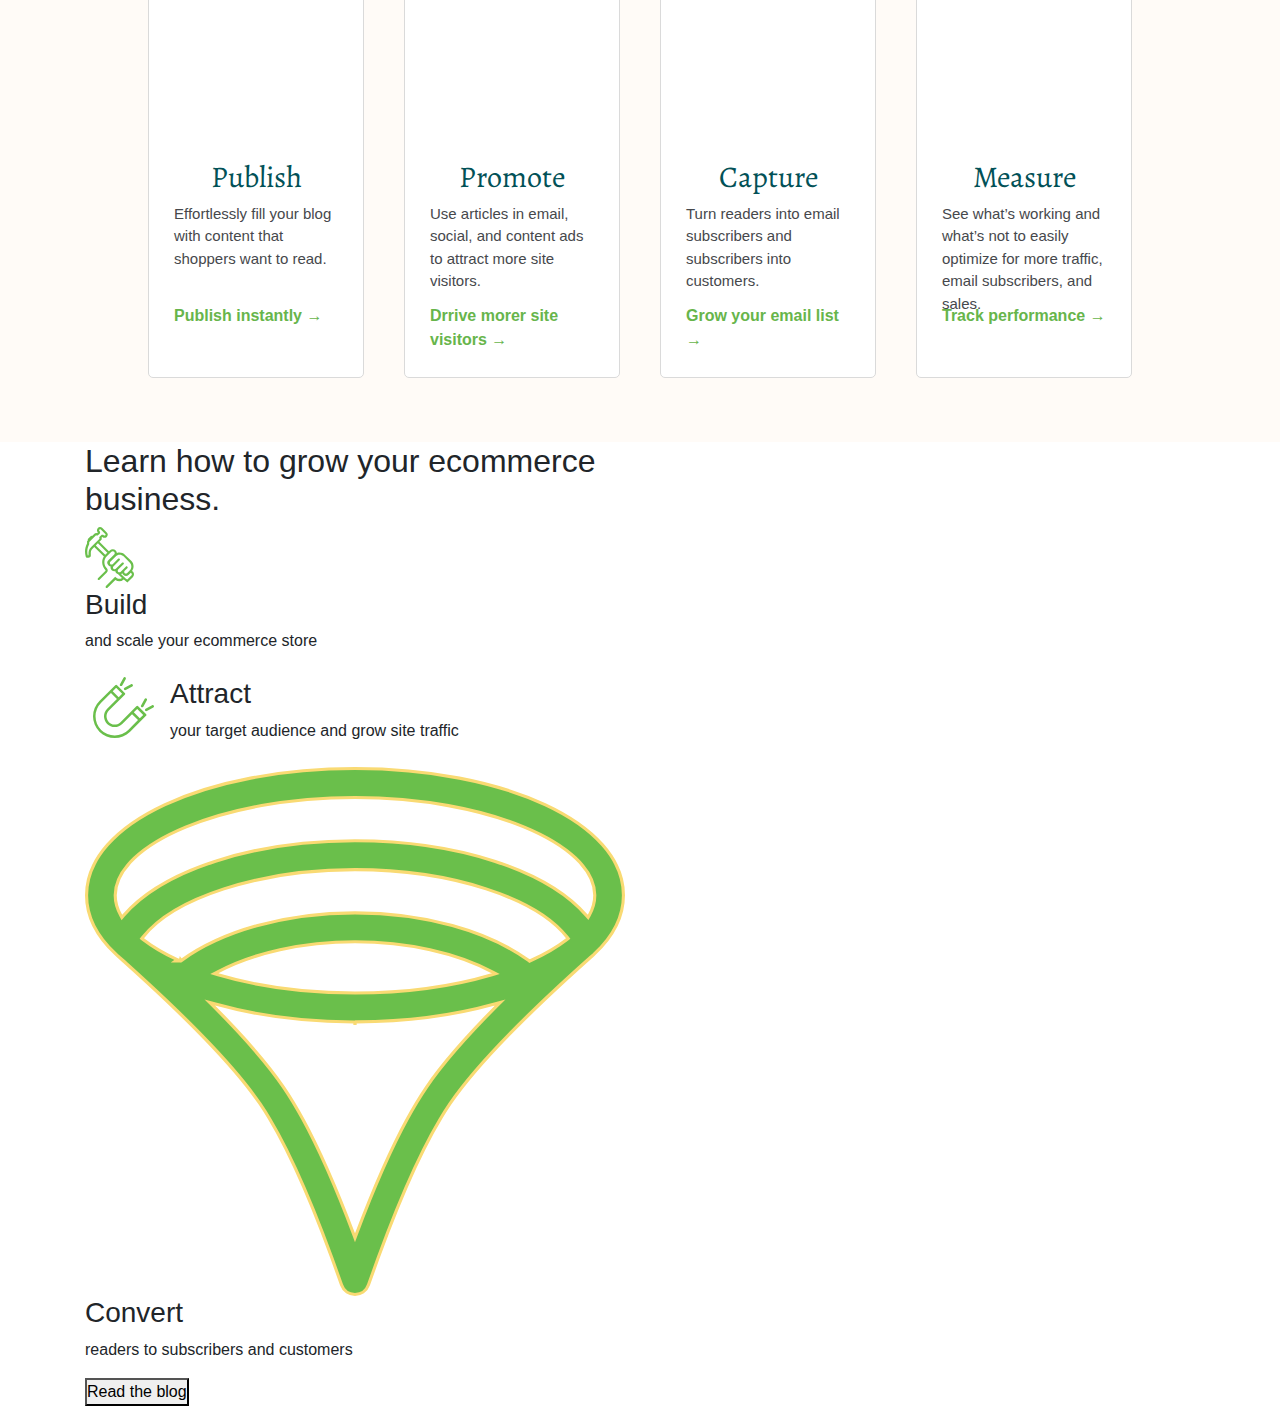
==== commit bcbc944c: "acomo de carrusel e imagenes" ====
--- a/index.html
+++ b/index.html
@@ -1,44 +1,60 @@
 <!DOCTYPE html>
 <html>
+
 <head>
-  <!-- Link para que cargue elementos de Bootstrap -->
-  <link rel="stylesheet" href="https://maxcdn.bootstrapcdn.com/bootstrap/4.0.0/css/bootstrap.min.css" integrity="sha384-Gn5384xqQ1aoWXA+058RXPxPg6fy4IWvTNh0E263XmFcJlSAwiGgFAW/dAiS6JXm" crossorigin="anonymous">
-  <meta name="viewport" content="width-device-width,initial-scale=1.0, user-scalable=no"/>
+  <meta name="viewport" content="width=device-width,initial-scale=1.0, user-scalable=no" />
   <!-- Aquí va información importante pero no visible
           dentro del navegador -->
   <link rel="preconnect" href="https://fonts.gstatic.com">
   <link href="https://fonts.googleapis.com/css2?family=Alegreya:wght@400;700;900&display=swap" rel="stylesheet">
+  <link rel="stylesheet" href="https://stackpath.bootstrapcdn.com/bootstrap/4.4.1/css/bootstrap.min.css"
+    integrity="sha384-Vkoo8x4CGsO3+Hhxv8T/Q5PaXtkKtu6ug5TOeNV6gBiFeWPGFN9MuhOf23Q9Ifjh" crossorigin="anonymous">
   <link rel="stylesheet" href="./styles.css">
   <title>Matcha en Bedu</title>
 </head>
+
 <body>
-
-  <section class="fixed-header">
-  <header class="header">
-    <a href="#" class="logo">
-      <img src="https://getmatcha.com/wp-content/themes/getmatcha/img/footer_logo.svg" alt="Imagen de Matcha" />
-    </a>
-    <nav class="navbar">
-      <ul>
-        <li class="menu-item">Platform</li>
-        <li class="menu-item">Pricing</li>
-        <li class="menu-item">Customers</li>
-        <li class="menu-item">Resources</li>
-        <li class="menu-item">About</li>
-      </ul>
+  <section>
+    <nav class="navbar navbar-expand-lg navbar-light fixed-top">
+      <a href="#" class="logo">
+        <img src="https://getmatcha.com/wp-content/themes/getmatcha/img/footer_logo.svg" alt="Imagen de Matcha" />
+      </a>
+      <button class="navbar-toggler" type="button" data-toggle="collapse" data-target="#navbarSupportedContent"
+        aria-controls="navbarSupportedContent" aria-expanded="false" aria-label="Toggle navigation">
+        <span class="navbar-toggler-icon"></span>
+      </button>
+
+      <div class="collapse navbar-collapse" id="navbarSupportedContent">
+        <ul class="navbar-nav mx-auto">
+          <li class="nav-item active">
+            <a class="nav-link" href="#">Platform</a>
+          </li>
+          <li class="menu-item">
+            <a class="nav-link">Pricing</a>
+          </li>
+          <li class="menu-item">
+            <a class="nav-link">Customers</a>
+          </li>
+          <li class="menu-item">
+            <a class="nav-link">Resources</a>
+          </li>
+          <li class="menu-item">
+            <a class="nav-link">About</a>
+          </li>
+        </ul>
+        <form class="form-inline my-2 my-lg-0 actions justify-content-end">
+          <a>Sign In</a>
+          <button>Start Free Trial</button>
+        </form>
+      </div>
     </nav>
-    <div class="actions">
-      <a>Sign In</a>
-      <button>Start Free Trial</button>
-    </div>
-  </header>
-</section>
+  </section>
 
   <section class="main">
     <h1>Build your Blog, build your business.</h1>
     <p class="texto_centrado">Instantly publish articles, drive more traffic, grow your email list, and see your blog's
       impact on sales</p>
-    <p class="texto_centrado">¿¿¿¿Vamos a hacer un blog como el de matcha????</p>
+    <p class="texto_centrado">Vamos a hacer un blog como el de matcha</p>
     <form class="signup-form">
       <input type="email" placeholder="Enter email address" maxlength="30" />
       <button type="submit">
@@ -56,154 +72,225 @@
     </figure>
   </section>
 
-  <section class="promo">
-  <article class="explanatory-video">
-    <video controls 
-    poster="https://cdn.videvo.net/videvo_files/video/premium/video0036/thumbnails/computer_code00_small.jpg">
-
-     <source type="video/webm"
-     type="video/webm"
-     src="https://cdn.videvo.net/videvo_files/video/premium/video0036/small_watermarked/computer_code00_preview.webm" />
-      <source type="video/mp4"
-     src="https://cdn.videvo.net/videvo_files/video/premium/video0036/small_watermarked/computer_code00_preview.mp4"> />
-    </video>
-    <img src="https://getmatcha.com/wp-content/themes/getmatcha/img/see_how_it_works.png"
-    alt="See how it works"/>
-  </article>
-
-  <article class="publish">
-    <h3>Publish to your blog in minutes, not hours.</h3>
-    <p>
-      Your blog is your most powerful asset to build, engage, and retain a
-      loyal audience. But you don’t have hours to create content that may or
-      may not work. With Matcha, instantly publish from our library of
-      10,000+ professionally written articles and build your email list
-      faster with our powerful conversion tool.
-    </p>
-    <form>
-      <p>Start publishing today:</p>
-    <div>
-      <input type="text" placeholder="Enter email" />
-      <button>Start My Trial</button>
-    </div>
-    </form>
-
-  </article>
+  <section id="promo" class="promo">
+    <article class="explanatory-video">
+      <video controls
+        poster="https://cdn.videvo.net/videvo_files/video/premium/video0036/thumbnails/computer_code00_small.jpg">
+        <source type="video/webm"
+          src="https://cdn.videvo.net/videvo_files/video/premium/video0036/small_watermarked/computer_code00_preview.webm" />
+        <source type="video/mp4"
+          src="https://cdn.videvo.net/videvo_files/video/premium/video0036/small_watermarked/computer_code00_preview.mp4" />
+      </video>
+      <img src="https://getmatcha.com/wp-content/themes/getmatcha/img/see_how_it_works.png" alt="See how it works">
+    </article>
+    <article class="publish">
+      <h3>Publish to your blog in minutes, not hours.</h3>
+      <p>
+        Your blog is your most powerful asset to build, engage, and retain a
+        loyal audience. But you don’t have hours to create content that may or
+        may not work. With Matcha, instantly publish from our library of
+        10,000+ professionally written articles and build your email list
+        faster with our powerful conversion tool.
+      </p>
+      <form>
+        <p>Start publishing today:</p>
+        <div>
+          <input type="text" placeholder="Enter email" />
+          <button>Start My Trial</button>
+        </div>
+      </form>
+    </article>
   </section>
 
-  <!-- Contenido de publicidad viene antes de esta sección -->
-  <!-- Clase 4 -->
-<section class="features">
-  <article class="feature-card">
-    <div class="feature-content">
-      <figure><img src="https://getmatcha.com/wp-content/themes/getmatcha/img/icon_publish.png" alt="Publish icon"></figure>
-      <h3>Fill your blog engaging articles.</h3>
-      <p>Publish to your blog in less time than it takes to drink your morning coffee.</p>
-      <a href="">Publish instantly →</a>
-    </div>
-    <div class="feature-image">
-      <figure><img src="https://getmatcha.com/wp-content/themes/getmatcha/img/image_publish.png" alt="Publish example"></figure>
-    </div>
-  </article>
-  <article class="feature-card">
-    <div class="feature-content">
-      <figure>
-        <img src="https://getmatcha.com/wp-content/themes/getmatcha/img/icon_site_traffic.png" alt="Site traffic icon">
-      </figure>
-      <h3>Attract and engage more website visitors.</h3>
-      <p>
-        Enhance your email, social media channels, and paid ads with content
-        from Matcha.
-      </p>
-      <a href="">Get more site traffic →</a>
-    </div>
-    <div class="feature-image">
-      <figure>
-        <img src="https://getmatcha.com/wp-content/themes/getmatcha/img/image_site_traffic.png" alt="Site traffic example">
-      </figure>
-    </div>
-  </article>
-  <article class="feature-card">
-    <div class="feature-content">
-      <figure>
-        <img src="https://getmatcha.com/wp-content/themes/getmatcha/img/icon_capture.png" alt="Capture icon">
-      </figure>
-      <h3>Capture more emails with locked content.</h3>
-      <p>
-        Convert 10x more of your traffic into subscribers and nurture them
-        to a sale.
-      </p>
-      <a href="">Grow your email list faster →</a>
-    </div>
-    <div class="feature-image">
-      <figure>
-        <img src="https://getmatcha.com/wp-content/themes/getmatcha/img/image_capture.png" alt="Capture example">
-      </figure>
-    </div>
-  </article>
-  <article class="feature-card">
-    <div class="feature-content">
-      <figure>
-        <img src="https://getmatcha.com/wp-content/themes/getmatcha/img/icon_roi.png" alt="ROI icon">
-      </figure>
-      <h3>Optimize your blog’s performance.</h3>
-      <p>
-        See what content delivers the most traffic, engagement, email
-        subscribers, and sales.
-      </p>
-      <a href="">See content’s ROI →</a>
-    </div>
-    <div class="feature-image">
-      <figure>
-        <img src="https://getmatcha.com/wp-content/themes/getmatcha/img/image_roi.png" alt="ROI example">
-      </figure>
-    </div>
-  </article>
-</section>
-
-<!-- Termina clase 4 -->
-<!-- Contenido de casos de éxito vienen después -->
-
-<!--seccion postwork 3ra clase-->
-<section class="flex-container">
-
-  <article class="overview">
-    <h2> Growing ecommerce brands rely on Matcha.</h2>
-    <p>Are you tired of wasting time publishing blog articles to only see a trickle of traffic and no impact on sales? Join hundreds of business owners and ecommerce marketers who rely on Matcha for quality content and consistent performance from their blogs.</p>
-    
-    <button>Who Uses Matcha?</button>
-    <figure>
-    <img src="https://getmatcha.com/wp-content/uploads/2019/09/brands_group.png">
-    </figure>
-  </article>
-
-  
-    <div class="carousel card">
-      <div class="card card-media">
-        <img src="https://getmatcha.com/wp-content/uploads/2019/05/profile-headshot-square.png" alt="imagen">
-        <div class="company">
-        <img src="https://getmatcha.com/wp-content/uploads/2019/05/everly_logo_blue_v3_x60@2x.png">
-      </div>
-        <h4>Everly</h4>
-        <h3>
-          Sea to Summit’s Ecommerce Site Traffic Climbs 189%, New
-          Subscribers 820%
-        </h3>
-        <div class="results">
-        <img class="imga" src="https://getmatcha.com/wp-content/themes/getmatcha/img/icon_cart.png" alt="Cart icon">
-        <p class="pp">22% of monthly revenue influenced by content</p>
-        </div>
-        <div class="card-footer">
-          <button>See case study</button>
-        </div>
-      </div>
-
-    </div>
-
-
+  <section class="features">
+    <article class="feature-card">
+      <div class="feature-content">
+        <figure>
+          <img src="https://getmatcha.com/wp-content/themes/getmatcha/img/icon_publish.png" alt="Publish icon">
+        </figure>
+        <h3>Fill your blog with engaging articles.</h3>
+        <p>
+          Publish to your blog in less time than it takes to drink your
+          morning coffee.
+        </p>
+        <a href="">Publish instantly →</a>
+      </div>
+      <div class="feature-image">
+        <figure>
+          <img src="https://getmatcha.com/wp-content/themes/getmatcha/img/image_publish.png" alt="Publish example">
+        </figure>
+      </div>
+    </article>
+    <article class="feature-card">
+      <div class="feature-content">
+        <figure>
+          <img src="https://getmatcha.com/wp-content/themes/getmatcha/img/icon_site_traffic.png"
+            alt="Site traffic icon">
+        </figure>
+        <h3>Attract and engage more website visitors.</h3>
+        <p>
+          Enhance your email, social media channels, and paid ads with content
+          from Matcha.
+        </p>
+        <a href="">Get more site traffic →</a>
+      </div>
+      <div class="feature-image">
+        <figure>
+          <img src="https://getmatcha.com/wp-content/themes/getmatcha/img/image_site_traffic.png"
+            alt="Site traffic example">
+        </figure>
+      </div>
+    </article>
+    <article class="feature-card">
+      <div class="feature-content">
+        <figure>
+          <img src="https://getmatcha.com/wp-content/themes/getmatcha/img/icon_capture.png" alt="Capture icon">
+        </figure>
+        <h3>Capture more emails with locked content.</h3>
+        <p>
+          Convert 10x more of your traffic into subscribers and nurture them
+          to a sale.
+        </p>
+        <a href="">Grow your email list faster →</a>
+      </div>
+      <div class="feature-image">
+        <figure>
+          <img src="https://getmatcha.com/wp-content/themes/getmatcha/img/image_capture.png" alt="Capture example">
+        </figure>
+      </div>
+    </article>
+    <article class="feature-card">
+      <div class="feature-content">
+        <figure>
+          <img src="https://getmatcha.com/wp-content/themes/getmatcha/img/icon_roi.png" alt="ROI icon">
+        </figure>
+        <h3>Optimize your blog’s performance.</h3>
+        <p>
+          See what content delivers the most traffic, engagement, email
+          subscribers, and sales.
+        </p>
+        <a href="">See content’s ROI →</a>
+      </div>
+      <div class="feature-image">
+        <figure>
+          <img src="https://getmatcha.com/wp-content/themes/getmatcha/img/image_roi.png" alt="ROI example">
+        </figure>
+      </div>
+    </article>
   </section>
 
-<!-- Postwork clase 4 -->
+  <section class="card-container">
+    <div class="container">
+      <div class="row">
+        <div class="col-sm-12 col-md-6 comments">
+          <h1>Growing ecommerce brands rely on Matcha.</h1>
+          <p>
+            You know it’s true: ecommerce businesses succeed when they meaningfully connect with their customers
+            across
+            all channels. The catch? Creating content that fuels that connection takes a lot of time. Time you
+            probably
+            don’t have. Until now.
+
+            Join hundreds of ecommerce marketers who rely on Matcha for reader conversion tools, content analytics,
+            and
+            quality articles to fuel their customer engagement channels and see consistent performance from their
+            blogs.
+          </p>
+          <a class="btn btn-beefy">Who uses Matcha?</a>
+          <img src="https://getmatcha.com/wp-content/uploads/2020/04/logos-matcha.png" alt="logos" />
+        </div>
+
+        <div class="success-stories col-sm-12 col-md-6">
+          <article class="stories-carousel">
+            <div id="carouselExampleIndicators" class="carousel slide" data-ride="carousel">
+
+              <div class="carousel-inner">
+                <div class="carousel-item active">
+                  <div class="d-flex justify-content-center">
+                    <div class="card">
+                      <div class="card-img-top everly"></div>
+                      <div class="card-circle-everly"></div>
+                      <div class="card-body">
+                        <h5 class="card-title">Everly</h5>
+                        <h4 class="customer-title">
+                          Early-Stage CPG Brand Increases Lead Conversion 20x, Ecommerce Revenue
+                          20%
+                        </h4>
+                        <div class="results">
+                          <img width="40" src="https://getmatcha.com/wp-content/themes/getmatcha/img/icon_cart.png"
+                            alt="Cart icon" />
+                          <span style="margin-left: 10px;">
+                            22% of monthly revenue influenced by content
+                          </span>
+                        </div>
+
+                      </div>
+
+                    </div>
+                  </div>
+                </div>
+                <div class="carousel-item">
+                  <div class="d-flex justify-content-center">
+                    <div class="card">
+                      <div class="card-img-top sea"></div>
+                      <div class="card-circle-sea"></div>
+                      <div class="card-body">
+                        <h5 class="card-title">Sea to Summit</h5>
+                        <h4 class="customer-title">
+                          Sea to Summit’s Ecommerce Site Traffic Climbs 189%, New Subscribers 820%
+                        </h4>
+                        <div class="results">
+                          <img width="40" src="https://getmatcha.com/wp-content/themes/getmatcha/img/icon_audiences.png"
+                            alt="Cart icon" />
+                          <span style="margin-left: 10px;">
+                            500% increase in traffic from social media
+                          </span>
+                        </div>
+
+                      </div>
+
+                    </div>
+                  </div>
+                </div>
+                <div class="carousel-item">
+                  <div class="d-flex justify-content-center">
+                    <div class="card">
+                      <div class="card-img-top mambe"></div>
+                      <div class="card-circle-mambe"></div>
+                      <div class="card-body">
+                        <h5 class="card-title">Mambe Waterproof Blankets</h5>
+                        <h4 class="customer-title">
+                          How Mambe Increased Conversions by 327%, Reduced CPL by 60%
+                        </h4>
+                        <div class="results">
+                          <img width="40" src="https://getmatcha.com/wp-content/themes/getmatcha/img/icon_target.png"
+                            alt="Cart icon" />
+                          <span style="margin-left: 10px;">
+                            +327% more popup conversions at a 60% lower cost
+                          </span>
+                        </div>
+
+                      </div>
+
+                    </div>
+                  </div>
+                </div>
+              </div>
+
+              <ol class="carousel-indicators">
+                <li data-target="#carouselExampleIndicators" data-slide-to="0" class="active"></li>
+                <li data-target="#carouselExampleIndicators" data-slide-to="1"></li>
+                <li data-target="#carouselExampleIndicators" data-slide-to="2"></li>
+              </ol>
+
+            </div>
+          </article>
+        </div>
+      </div>
+    </div>
+  </section>
+
+  <!-- Postwork clase 4 -->
 <section class="how-does-it-work">
   <h2 class="title">How does Matcha wok?</h2>
   <p class="description">
@@ -273,9 +360,57 @@
 </div>
 </section>
 
-<!-- Elementos de JavaScript-->
-<script src="https://code.jquery.com/jquery-3.2.1.slim.min.js" integrity="sha384-KJ3o2DKtIkvYIK3UENzmM7KCkRr/rE9/Qpg6aAZGJwFDMVNA/GpGFF93hXpG5KkN" crossorigin="anonymous"></script>
-<script src="https://cdnjs.cloudflare.com/ajax/libs/popper.js/1.12.9/umd/popper.min.js" integrity="sha384-ApNbgh9B+Y1QKtv3Rn7W3mgPxhU9K/ScQsAP7hUibX39j7fakFPskvXusvfa0b4Q" crossorigin="anonymous"></script>
-<script src="https://maxcdn.bootstrapcdn.com/bootstrap/4.0.0/js/bootstrap.min.js" integrity="sha384-JZR6Spejh4U02d8jOt6vLEHfe/JQGiRRSQQxSfFWpi1MquVdAyjUar5+76PVCmYl" crossorigin="anonymous"></script>
+<section class="container blog">
+  <div class="row">
+    <div class="col">
+      <h2 class="title">Learn how to grow your ecommerce business.</h2>
+      <article class="process-list">
+        <div class="process">
+          <div class="process-icon">
+            <img src="./icons/build.svg" alt="Build icon" />
+          </div>
+          <div class="process-description">
+            <h3>Build</h3>
+            <p>and scale your ecommerce store</p>
+          </div>
+        </div>
+        <div class="process d-flex">
+          <div class="process-icon p-2">
+            <img src="./icons/attract.svg" alt="Attract icon" />
+          </div>
+          <div class="process-description p-2">
+            <h3>Attract</h3>
+            <p>your target audience and grow site traffic</p>
+          </div>
+        </div>
+        <div class="process">
+          <div class="process-icon">
+            <img src="./icons/convert.svg" alt="Convert icon" />
+          </div>
+          <div class="process-description">
+            <h3>Convert</h3>
+            <p>readers to subscribers and customers</p>
+          </div>
+        </div>
+      </article>
+      <button>Read the blog</button>
+    </div>
+    <div class="col">
+    
+    </div>
+  </div>
+
+  
+
+</section>
+
+
+  <script src="https://code.jquery.com/jquery-3.5.1.slim.min.js"
+    integrity="sha384-DfXdz2htPH0lsSSs5nCTpuj/zy4C+OGpamoFVy38MVBnE+IbbVYUew+OrCXaRkfj"
+    crossorigin="anonymous"></script>
+  <script src="https://cdn.jsdelivr.net/npm/bootstrap@4.5.3/dist/js/bootstrap.bundle.min.js"
+    integrity="sha384-ho+j7jyWK8fNQe+A12Hb8AhRq26LrZ/JpcUGGOn+Y7RsweNrtN/tE3MoK7ZeZDyx"
+    crossorigin="anonymous"></script>
 </body>
+
 </html>--- a/styles.css
+++ b/styles.css
@@ -2,38 +2,36 @@
   box-sizing: border-box;
   margin: 0;
   padding: 0;
-  
-}
-
-body {
-  background-color: #fffbf7;
-  font-family: "Open Sans", sans-serif;
 }
 
 .main {
-  margin-top: 285px;
-  font-family: sans-serif;padding: 10px;
-  
-  
-}
+  margin-top: 140px;
+  padding: 10px;
+  font-family: sans-serif;
+}
+
 .main h1 {
   color: #025157;
-  font-weight: 900;
+  font-weight: bold;
   text-align: center;
   font-size: 60px;
   font-family: "Alegreya", serif;
 }
+
+
 .main form {
   text-align: center;
   display: flex;
   justify-content: center;
   align-items: center;
 }
+
 .texto_centrado {
   text-align: center;
   color: #46484c;
   margin: 15px 0;
 }
+
 .main button {
   color: #fff;
   background-color: #025157;
@@ -41,8 +39,8 @@
   border-top-right-radius: 6px;
   border-bottom-right-radius: 6px;
   border: none;
-  padding: 10px;
-}
+}
+
 .main input {
   border-top-left-radius: 6px;
   border-bottom-left-radius: 6px;
@@ -51,22 +49,27 @@
   border: 1px solid #c6c6c6;
   padding: 0 5px;
 }
+
 .main .banner {
   margin-top: 25px;
   text-align: center;
 }
+
 .main .second_banner {
   margin-top: 25px;
   text-align: center;
 }
+
 .main .second_banner img {
   width: 60%;
 }
+
 .main .grey-text {
   color: #a6a6a6;
   text-align: center;
   margin-top: 15px;
 }
+
 .header {
   margin: 40px 20px 20px 20px;
   font-size: 0;
@@ -74,6 +77,7 @@
   height: 45px;
   font-family: sans-serif;
 }
+
 .header > * {
   display: inline-block;
   font-size: 16px;
@@ -81,35 +85,54 @@
   height: 100%;
   line-height: 45px;
 }
+
 .menu-item {
   display: inline;
   margin: 0 25px;
 }
+
 .logo {
   width: 20%;
   height: 100%;
 }
+
 .logo > img {
   height: 100%;
 }
+
 .navbar {
-  width: 60%;
   text-align: center;
   color: #025157;
   font-weight: 500;
-}
+  background-color: #fffbf7;
+}
+
+.navbar-light .nav-item .nav-link {
+  color: #025157 !important;
+}
+
+.navbar-light .navbar-toggler {
+  border: 2px solid #025157;
+}
+
+.navbar-toggler-icon {
+  background-image: url("data:image/svg+xml,%3csvg xmlns='http://www.w3.org/2000/svg' width='30' height='30' viewBox='0 0 30 30'%3e%3cpath stroke='rgb(3, 81, 77)' stroke-linecap='round' stroke-miterlimit='10' stroke-width='2' d='M4 7h22M4 15h22M4 23h22'/%3e%3c/svg%3e");
+}
+
 .actions {
-  width: 20%;
   text-align: right;
   font-size: 14px;
   font-weight: 600;
 }
+
 .actions > * {
    margin: 0 10px;
 }
+
 .actions > a {
   color: #67b54b;
 }
+
 .actions > button {
   color: #fff;
   background-color: #67b567;
@@ -118,21 +141,13 @@
   font-weight: 600;
   border: none;
 }
+
 .texto_centrado {
   text-align: center;
   color: #46484c;
 }
 
-.promo {
-  display: flex;
-  width: 70%;
-  margin: 100px auto;
-  align-items: center;
-}
-
-
 .publish {
-  /* container styles if any */
   margin-left: 20px;
   flex: 1;
 }
@@ -158,18 +173,6 @@
 .publish > form p {
   color: #025157;
   margin-right: 18px;
-}
-
-.explanatory-video {
-  display: flex;
-  flex-direction: column;
-  align-items: center;
-  flex: 1;
-}
-
-.explanatory-video img {
-  width: 120px;
-  margin-top: 10px;
 }
 
 .publish > form button {
@@ -179,7 +182,7 @@
   border-top-right-radius: 6px;
   border-bottom-right-radius: 6px;
   border: none;
-  padding: 10px;
+  padding: 5px;
 }
 
 .publish > form input {
@@ -191,7 +194,26 @@
   padding: 0 5px;
 }
 
-.fixed-header{
+.promo {
+  display: flex;
+  width: 70%;
+  margin: 100px auto;
+  align-items: flex-start;
+}
+
+.explanatory-video {
+  display: flex;
+  flex-direction: column;
+  align-items: center;
+  flex: 1;
+}
+
+.explanatory-video img {
+  width: 120px;
+  margin-top: 10px;
+}
+
+.fixed-header {
   position: fixed;
   top: 0;
   left: 0;
@@ -199,262 +221,61 @@
   background-color: #fffbf7;
 }
 
-/* Postwork clase 3 */
-
-.flex-container{
-  display: flex;
-  background-color: #a1d683;
-  padding: 5% 15%;
-  align-items: center;
-  justify-content: space-around;
-}
-
-.flex-container .overview {
-  flex: 2;
-  padding-right: 100px;
-}
-
-.flex-container .overview  button{
-  color: #fff;
-  background-color: #025157;
-  font-size: 14px;
-  padding: 12px 12px 6px 12px;
-  border-radius: 8px;
-  height: 45px;
-  font-weight: 600;
-  margin-left: 0;
-}
-
-/*
-.flex-container figure{
-  flex: 1;
-  margin-block-start: 1em;
-  margin-block-end: 1em;
-  margin-inline-start: 40px;
-  margin-inline-end: 40px;
-  margin: 0 0 1rem;
-  margin-top: 32px;
-} */
-
-.flex-container .overview img{
-  width: 500px;
-  max-width: 100%;
-  /*
-  vertical-align: middle;
-  border-style: none;
-  */  
-}
-
-.flex-container .overview h2{
-  color: #025157;
-  font-weight: bold;
-  font-size: 51px;
-  line-height: 61px;
-  font-family: "Alegreya", serif;
-}
-
-.flex-container .overview p{
-  color: #343434;
-  font-size: 18px;
-  line-height: 1.5;
-  margin-bottom: 1rem;
-  margin: 15px 0 15px 0;
-}
-
-.flex-container article{
-  flex: 2;
-  align-items: center;
-  justify-content: space-around;
-  width: 100%;
-  height: 100%;
-  padding-right: 100px;
-
-}
-
-.flex-container .carousel {
-  flex: 1;
-  position: unset;
-  /*
-  position: relative;
-  display: flex;
-  background-color: #fff;
-  background-size: 100%;
-  text-align: center;
-  flex-direction: column;
-  */
-}
-
-.flex-container .carousel .card {
-max-width: 370px;
-width: 100%;
-background-color: #fff;
-border-radius: 10px;
-
-}
-/*
-.card{
-  flex: 1;
-  position: relative;
-  background-color: #fff;
-  background-size: 25% 50%;
-  height: 190%;
-}
-*/
-
-
-.flex-container .carousel .card img {
-  width: 100%;
-  max-height: 16vw;
-  border-top-left-radius: 10px;
-  border-top-right-radius: 10px;
-}
-
-.flex-container .carousel .card figure {
-  margin-top: 0;
-}
-
-.flex-container .carousel .card .card-media {
-position: relative;
-}
-
-
-.flex-container .carousel .card .card-media .company{
-  position: absolute;
-  bottom: -20px;
-  right: 0px;
-  width: 100px;
-  height: 100px;
-  background-color: #f9da73;
-  border-radius: 50%;
-  display: flex;
-  justify-content: center;
-  align-items: center;
-}
-
-.flex-container .carousel .card .card-media .company img {
-  max-width: 75%;
-}
-
-.flex-container .carousel .card .card-media .card-footer {
-  padding: 25px;
-}
-
-.flex-container .carousel .card h4 {
-  color: #025157;
-  font-size: 18px;
-  font-weight: 600;
-  line-height: 20px;
-  margin-bottom: 12px;
-}
-
-.flex-container .carousel .card h3{
-  font-size: 25px;
-  font-weight: 400;
-  line-height: 30px;
-  margin-bottom: 20px;
-}
-
-.flex-container .carousel .card .card-media .results{
-  display: flex;
-  align-items: center;
-  color: #828282;
-}
-
-.flex-container .carousel .card .card-media .results .imga {
-  width: 16px;
-  margin-right: 20px;
-}
-
-.flex-container .carousel .card .card-media .results .pp{
-  margin-top: 0%;
-  color: #8b8b8bcc; 
-  
-}
-
-.flex-container .carousel .card .card-media .card-footer{
-    margin-bottom: 20px;
-    background-color: unset;
-    border-top: unset;
-}
-
-.flex-container .carousel .card .card-media .card-footer button{
-  display: block;
-  margin-left: 0;
-  border-radius: 5px;
-  font-size: 13;
-  font-weight: 600;
-  padding: 12px 20px;
-  width: 100%; 
-}
-
-/* Termina clases postwork clase 3 */
-
-.features{
+.features {
   display: grid;
-  /* opción para usar grid*/
-  grid-template-columns: repeat(2, 1fr);
-  grid-template-rows: repeat(2, 330px);
-  height: 760px;
-  background-color: #025157;
-  padding: 5% 10% ;
-
-  /*opcion con atajo para usar grid column y row al mismo tiempo
-  grid-template: repeat(2, 1fr) / repeat(2, 330px);
+  height: 880px;
+  grid-template: repeat(2, 1fr) / repeat(2, 1fr);
   background-color: #025157;
   padding: 5% 10%;
-  height: 660px; */ 
-
-}
-
-.features .feature-card{
+}
+
+.feature-card {
+  background-color: #ffffff;
   margin-bottom: 30px;
+  margin-right: 15px;
   margin-left: 15px;
-  margin-right: 15px;
-  background-color: #fff;
+  border-radius: 5px;
   border: 1px solid #dadada;
-  border-radius: 5px;
   display: flex;
   align-items: center;
   overflow: hidden;
-}
-
-.features .feature-card .feature-content{
+  padding: 20px;
+}
+
+.features .feature-card .feature-content {
   padding: 30px 20px 40px 40px;
   flex: 2;
 }
 
-.features .feature-card .feature-content > *{
+.features .feature-card .feature-content > * {
   margin-bottom: 1rem;
   margin-top: 0;
 }
 
-.features .feature-card .feature-content h3{
+.features .feature-card .feature-content img {
+  width: 50px;
+}
+
+.features .feature-card .feature-content h3 {
   font-size: 24px;
   color: #343434;
   font-weight: 400;
-  
-}
-
-.features .feature-card .feature-content img{
-  width: 50px;
-}
-
-.features .feature-card .feature-content p{
+}
+
+.features .feature-card .feature-content p {
   font-size: 16px;
   color: #7e7e7e;
   font-weight: 400;
-  
-}
-
-.features .feature-card .feature-content a{
+}
+
+.features .feature-card .feature-content a {
   font-size: 16px;
   color: #67b54b;
   font-weight: 600;
   text-decoration: none;
-  font-family: sans-serif;
-}
-
-.features .feature-card .feature-image{
+}
+
+.features .feature-card .feature-image {
   flex: 1;
   width: 40%;
   position: relative;
@@ -466,6 +287,153 @@
 .features .feature-card .feature-image img {
   margin-top: 0;
   height: 100%;
+}
+
+.card-container {
+  background-color: #a1d683;
+  padding: 35px;
+}
+
+.comments h1 {
+  color: #025157;
+  font-weight: bold;
+  text-align: left;
+  font-family: "Alegreya", serif;
+  font-size: 51px;
+  line-height: 61px;
+  letter-spacing: -2px;
+  color: #025157;
+}
+
+.comments .btn-beefy {
+  font-style: normal;
+  font-weight: 600;
+  font-size: 14px;
+  padding-top: 12px;
+  text-align: center;
+  color: #fff;
+  background: #025157;
+  border-radius: 8px;
+  height: 45px;
+  width: 166px;
+  transition: all .2s ease-in-out;
+}
+
+.comments .btn-beefy:hover {
+  background-color: #67b54b;
+  color: #000;
+}
+
+.comments img {
+  width: 450px;
+  margin-top: 40px;
+  padding-right: 10px;
+}
+
+
+.success-stories .stories-carousel .carousel-indicators {
+  position: initial; /** ó: position: static; */
+  right: 0;
+  bottom: 0;
+  left: 0;
+  display: flex;
+  justify-content: center;
+  padding-left: 0;
+  margin: 0 auto;
+}
+
+.success-stories .stories-carousel .card {
+  width: 80%;
+  background-color: #fff;
+  border-radius: 10px;
+  height: 565px;
+  color : #025157;
+  position: relative;
+}
+
+.success-stories .stories-carousel figure {
+  margin-top: 0;
+}
+
+.success-stories .stories-carousel .card .card-footer {
+  margin-bottom: 20px;
+  background-color: transparent;
+  border-color: transparent;
+}
+
+.success-stories .stories-carousel .card .everly {
+  background-image: url('https://getmatcha.com/wp-content/uploads/2019/05/profile-headshot-square.png');
+  height: 275px;
+  background-repeat: no-repeat;
+  background-size: cover;
+  background-position: center;
+}
+
+.success-stories .stories-carousel .card .card-circle-everly {
+  position: absolute;
+  bottom: 255px;
+  right: 20px;
+  width: 100px;
+  height: 100px;
+  border-radius: 50%;
+  overflow: hidden;
+  background-color: #f9da73;
+  background-image: url('https://getmatcha.com/wp-content/uploads/2019/05/everly_logo_blue_v3_x60@2x.png');
+  background-position: center;
+  background-size: contain;
+  background-repeat: no-repeat;
+  padding: 5px;
+  border: 5px solid #f9da73;
+}
+
+.success-stories .stories-carousel .card .sea {
+  background-image: url('https://getmatcha.com/wp-content/uploads/2019/08/0.jpg');
+  height: 275px;
+  background-repeat: no-repeat;
+  background-size: cover;
+  background-position: center;
+}
+
+.success-stories .stories-carousel .card .card-circle-sea {
+  position: absolute;
+  bottom: 255px;
+  right: 20px;
+  width: 100px;
+  height: 100px;
+  border-radius: 50%;
+  overflow: hidden;
+  background-color: #f9da73;
+  background-image: url('https://getmatcha.com/wp-content/uploads/2019/08/SeatoSummitLogo.png');
+  background-position: center;
+  background-size: contain;
+  background-repeat: no-repeat;
+  padding: 5px;
+  border: 5px solid #f9da73;
+}
+
+.success-stories .stories-carousel .card .mambe {
+  background-image: url('https://getmatcha.com/wp-content/uploads/2019/06/matt-and-margaret_headshot.png');
+  height: 275px;
+  background-repeat: no-repeat;
+  background-size: cover;
+  background-position: center;
+}
+
+.success-stories .stories-carousel .card .card-circle-mambe {
+  position: absolute;
+  bottom: 255px;
+  right: 20px;
+  width: 100px;
+  height: 100px;
+  border-radius: 50%;
+  overflow: hidden;
+  background-color: #f9da73;
+  background-image: url('https://getmatcha.com/wp-content/uploads/2019/06/mambe-logo-1.png');
+  background-position: center;
+  background-size: contain;
+  background-repeat: no-repeat;
+  padding: 5px;
+  border: 5px solid #f9da73;
 }
 
 /* postwork clase 4 */
@@ -576,169 +544,79 @@
   text-decoration: none;
 }
 
-  /* Clase 5 */
-
-  @media (max-width: 575px ) {
-    .navbar,
-    .actions {
-      display: none;
-    }
-
-    .main h1 {
-      font-size: 30px;
-    }
-
-    .main {
-      margin-top: 100px;
-    }
-
-
-    .banner > img {
-      width:100%
-    }
-
-    .promo {
-      flex-direction: column;
-      max-width: 90%;
-      margin: 30px auto;
-    }
-
-    .explanatory-video > video {
-      width: 100%;
-    }
-
-    .publish {
-      margin-top: 10px;
-    }
-
-    .publish > h3 {
-      font-size: 25px;
-      line-height: 1.2;
-    }
-
-    .publish > form {
-      flex-direction: column;
-    }
-
-    .publish > form > div {
-      height: 50px;
-      margin-top: 10px;
-    }
-
-    .publish > form > div > input {
-      width: 60%;
-    }
-
-    .publish > form > div > button {
-      padding: 8px;
-    }
-
-    .features {
-      grid-template: repeat(4, 300px) / 1fr;
-      padding-left:0 ;
-      padding-right: 0;
-    }
-
-    .feature-image {
-      display: none;
-    }
-
-    .how-does-it-work .steps {
-      margin-top: 70px;
-      display: grid;
-      grid-template-columns: 1fr 1fr;
-  }
-
-  }
-
-  @media (max-width: 425px ) {
-    .navbar,
-    .actions {
-      display: none;
-    }
-
-    .fixed-header {
-      padding-right: 132px;
-      position: fixed;
-    }
-
-    .main h1 {
-      font-size: 25px;
-      color: chocolate;
-    }
-
-    .main {
-      margin-top: 100px;
-    }
-
-    .banner > img {
-      width:80%
-    }
-
-    .promo {
-      flex-direction: column;
-      max-width: 90%;
-      margin: 30px auto;
-      margin-bottom: 70px;
-    }
-
-
-    .features {
-      grid-template: repeat(4, 300px) / 1fr;
-      padding-left:0 ;
-      padding-right: 0;
-
-    }
-
-    .feature-image {
-      display: none;
-    }
-
-    .carousel .card {
-      display: flex;
-      min-width: 100px;
-      position: relative;
-    }
-
-    .how-does-it-work .steps {
-      margin-top: 70px;
-      display: grid;
-      grid-template-columns: 1fr;
-      
-  }
-
-  }
-
-
-  @media ( min-width: 426px ) and (max-width: 769px ) {
-    .navbar,
-    .actions {
-      display: none;
-    }
-
-    .main h1 {
-      font-size: 45px;
-      color: blue;
-    }
-
-    .main {
-      margin-top: 100px;
-    }
-
-    .banner > img {
-      width:80%
-    }
-
-    .promo {
-      flex-direction: column;
-      max-width: 90%;
-      margin: 30px auto;
-    }
-
-    .how-does-it-work .steps {
-      margin-top: 70px;
-      display: grid;
-      grid-template-columns: 1fr 1fr;
-  }
-    
-  }+
+@media (max-width: 425px) {
+  .main {
+    margin-top: 100px;
+  }
+
+  .main h1 {
+    font-size: 30px;
+  }
+
+  .banner > img {
+    width: 100%;
+  }
+
+  .promo {
+    flex-direction: column;
+    max-width: 90%;
+    margin: 30px auto;
+  }
+
+  .explanatory-video > video {
+    width: 100%;
+  }
+
+  .publish {
+    margin-top: 10px;
+    margin-left: 0;
+  }
+
+  .publish > h3 {
+    font-size:25px;
+    line-height: 1.2;
+  }
+
+  .publish > form {
+    flex-direction: column;
+  }
+
+  .publish > form > div {
+    height: 50px;
+    margin-top: 10px;
+  }
+
+  .publish > form > div >input {
+    width: 65%;
+  }
+
+  .features {
+    grid-template: repeat(4, 1fr) / 1fr;
+    padding-left: 0;
+    padding-right: 0;
+  }
+
+  .feature-image {
+    display: none;
+  }
+}
+
+@media (min-width: 426px) and (max-width: 768px) {
+  /* .navbar,
+  .actions {
+    display: none;
+  } */
+
+  .main h1 {
+    font-size: 45px;
+    color: blue;
+  }
+
+  .promo {
+    flex-direction: column;
+    align-items: center;
+    max-width: 90%;
+    margin: 30px auto;
+  }
+}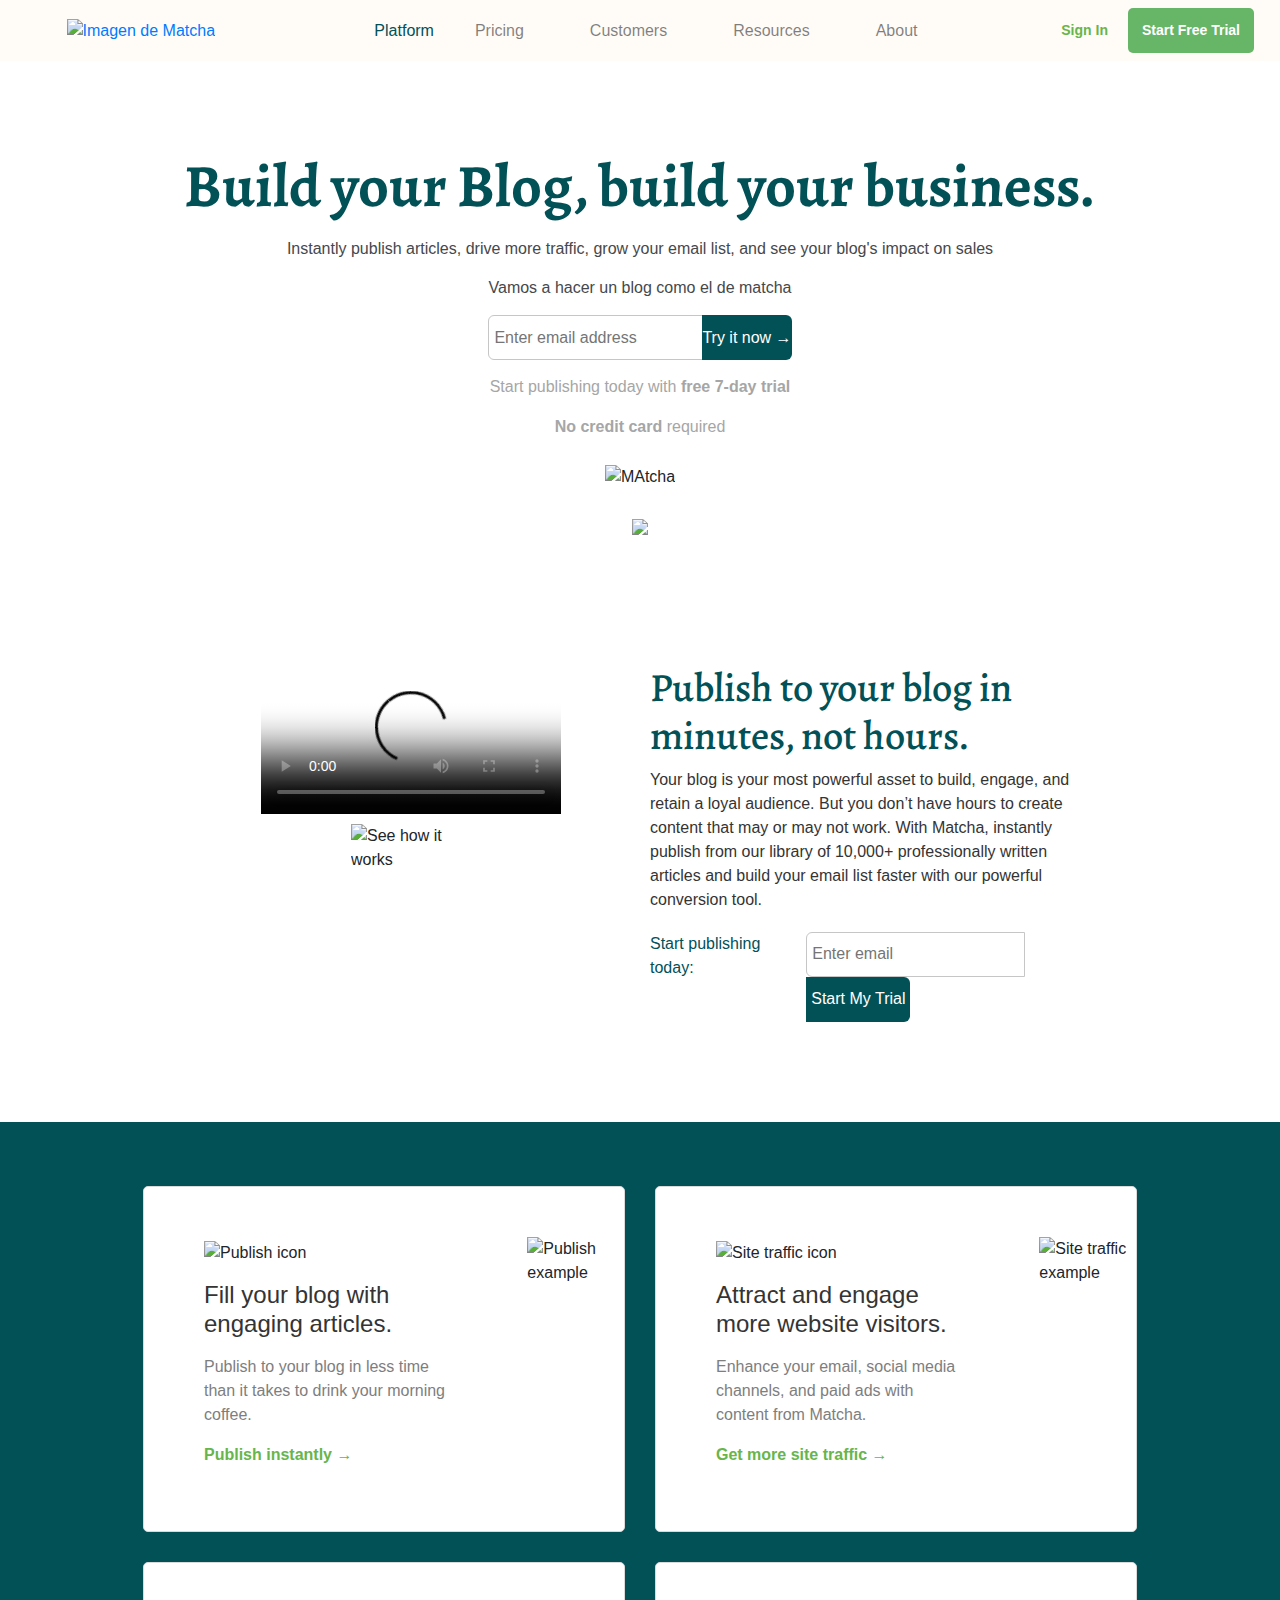
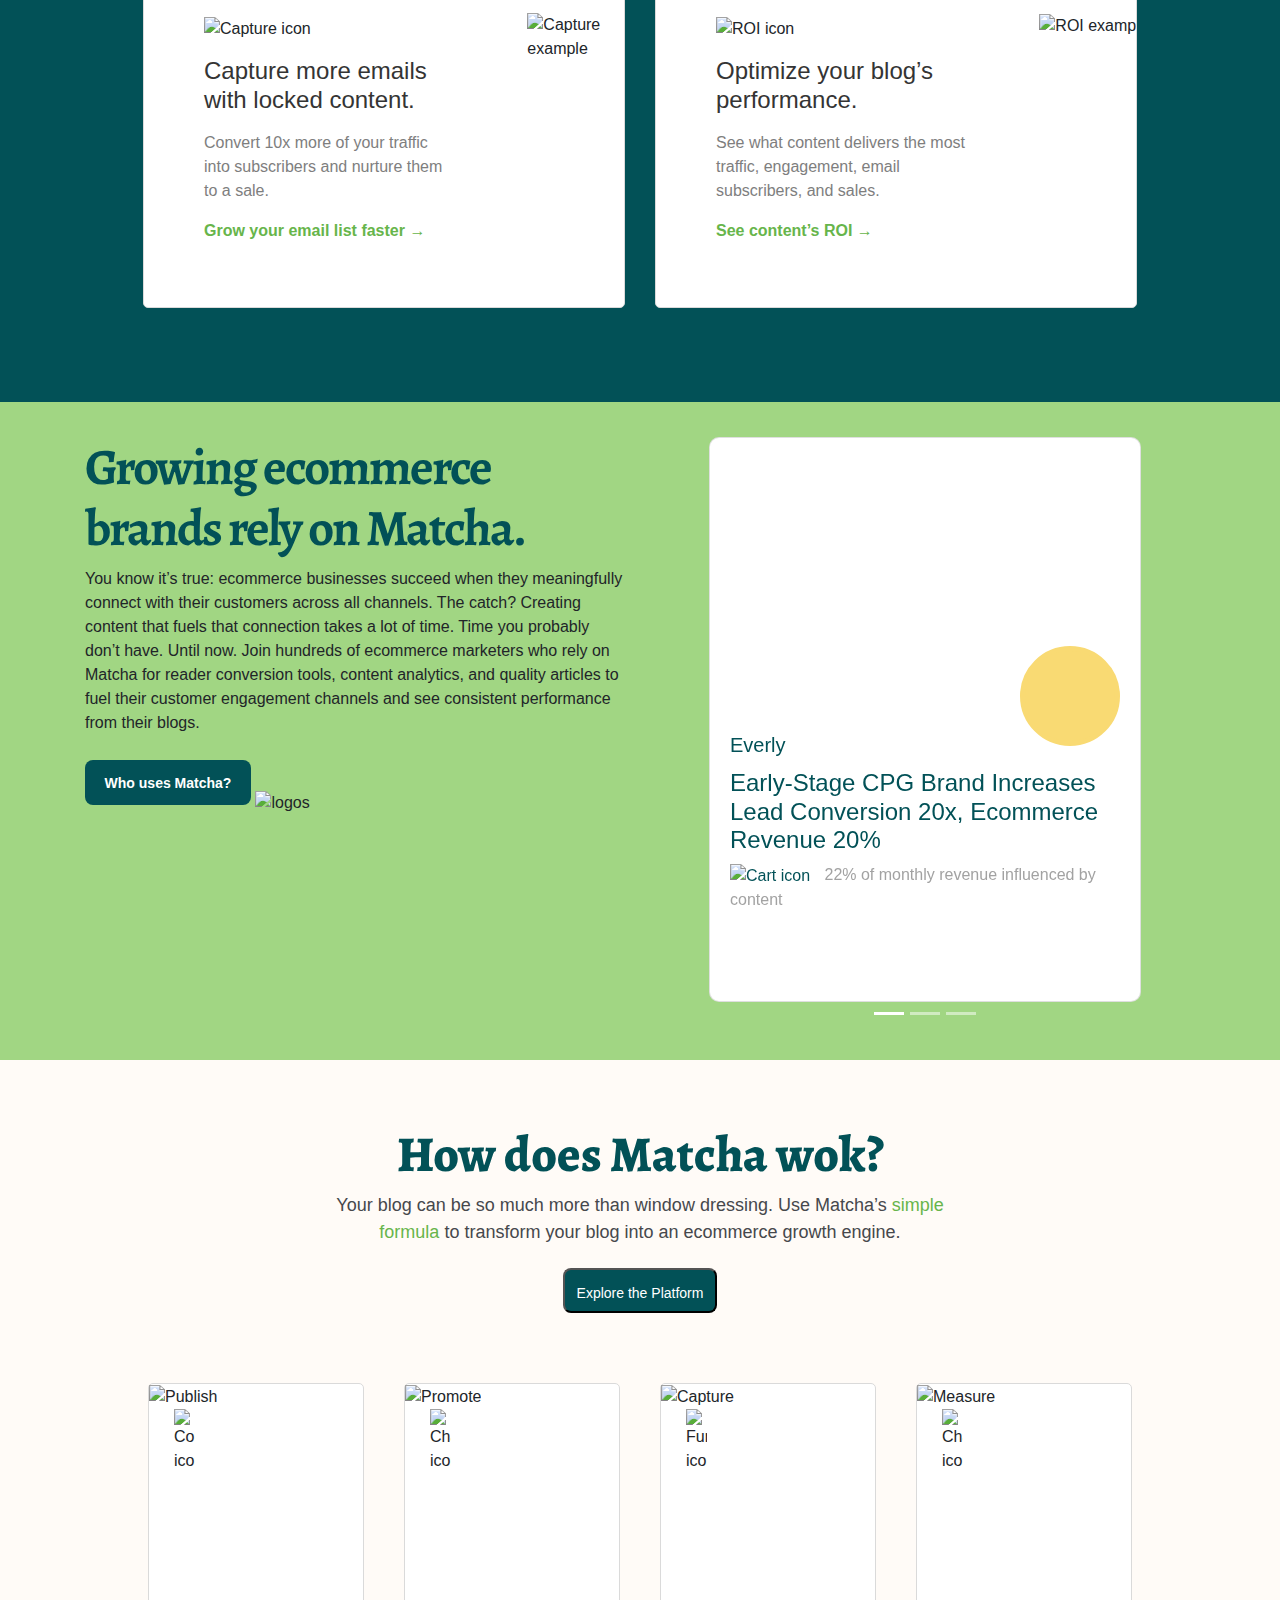
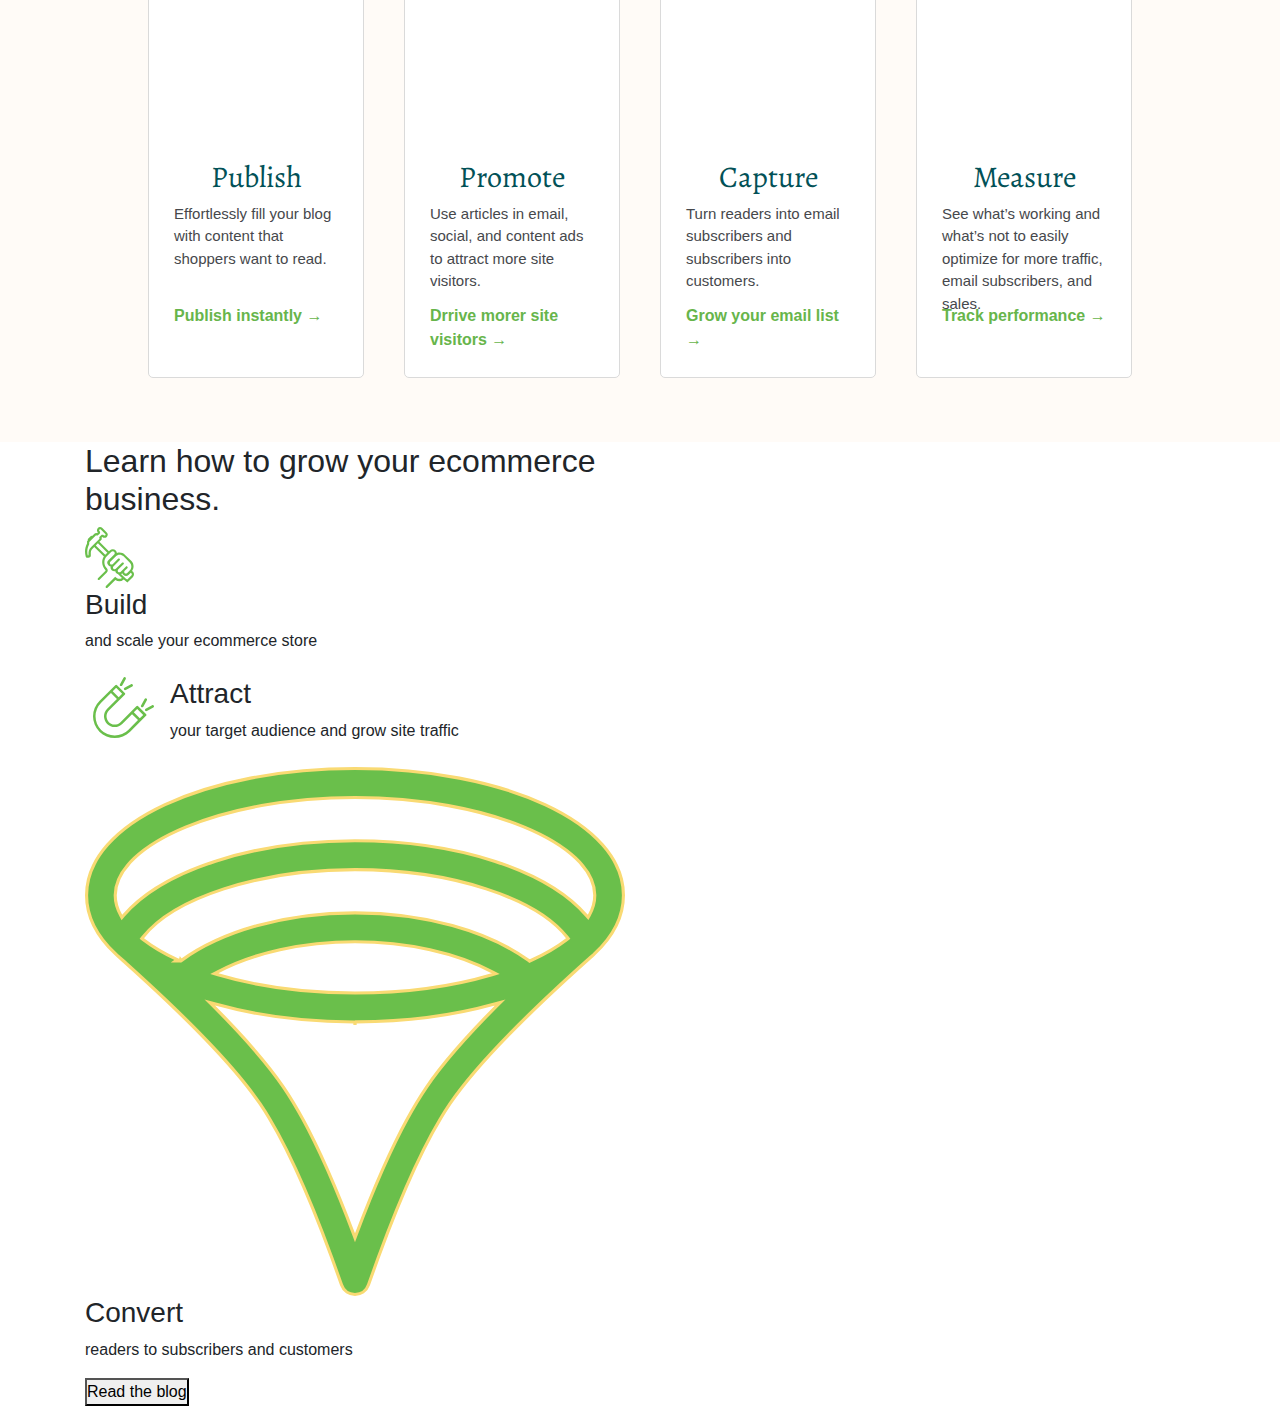
==== commit 9a175a43: "se agrego pagina de pricing y hoja de estilos" ====
--- a/index.html
+++ b/index.html
@@ -30,7 +30,7 @@
             <a class="nav-link" href="#">Platform</a>
           </li>
           <li class="menu-item">
-            <a class="nav-link">Pricing</a>
+            <a class="nav-link" href="pricing.html">Pricing</a>
           </li>
           <li class="menu-item">
             <a class="nav-link">Customers</a>
@@ -219,7 +219,7 @@
                         <div class="results">
                           <img width="40" src="https://getmatcha.com/wp-content/themes/getmatcha/img/icon_cart.png"
                             alt="Cart icon" />
-                          <span style="margin-left: 10px;">
+                          <span style="margin-left: 10px; ">
                             22% of monthly revenue influenced by content
                           </span>
                         </div>
--- a/styles.css
+++ b/styles.css
@@ -355,6 +355,11 @@
   margin-top: 0;
 }
 
+.success-stories .stories-carousel .card  .results span {
+  color: #8b8b8bcc;
+  text-align: center;
+}
+
 .success-stories .stories-carousel .card .card-footer {
   margin-bottom: 20px;
   background-color: transparent;
@@ -367,6 +372,7 @@
   background-repeat: no-repeat;
   background-size: cover;
   background-position: center;
+  
 }
 
 .success-stories .stories-carousel .card .card-circle-everly {
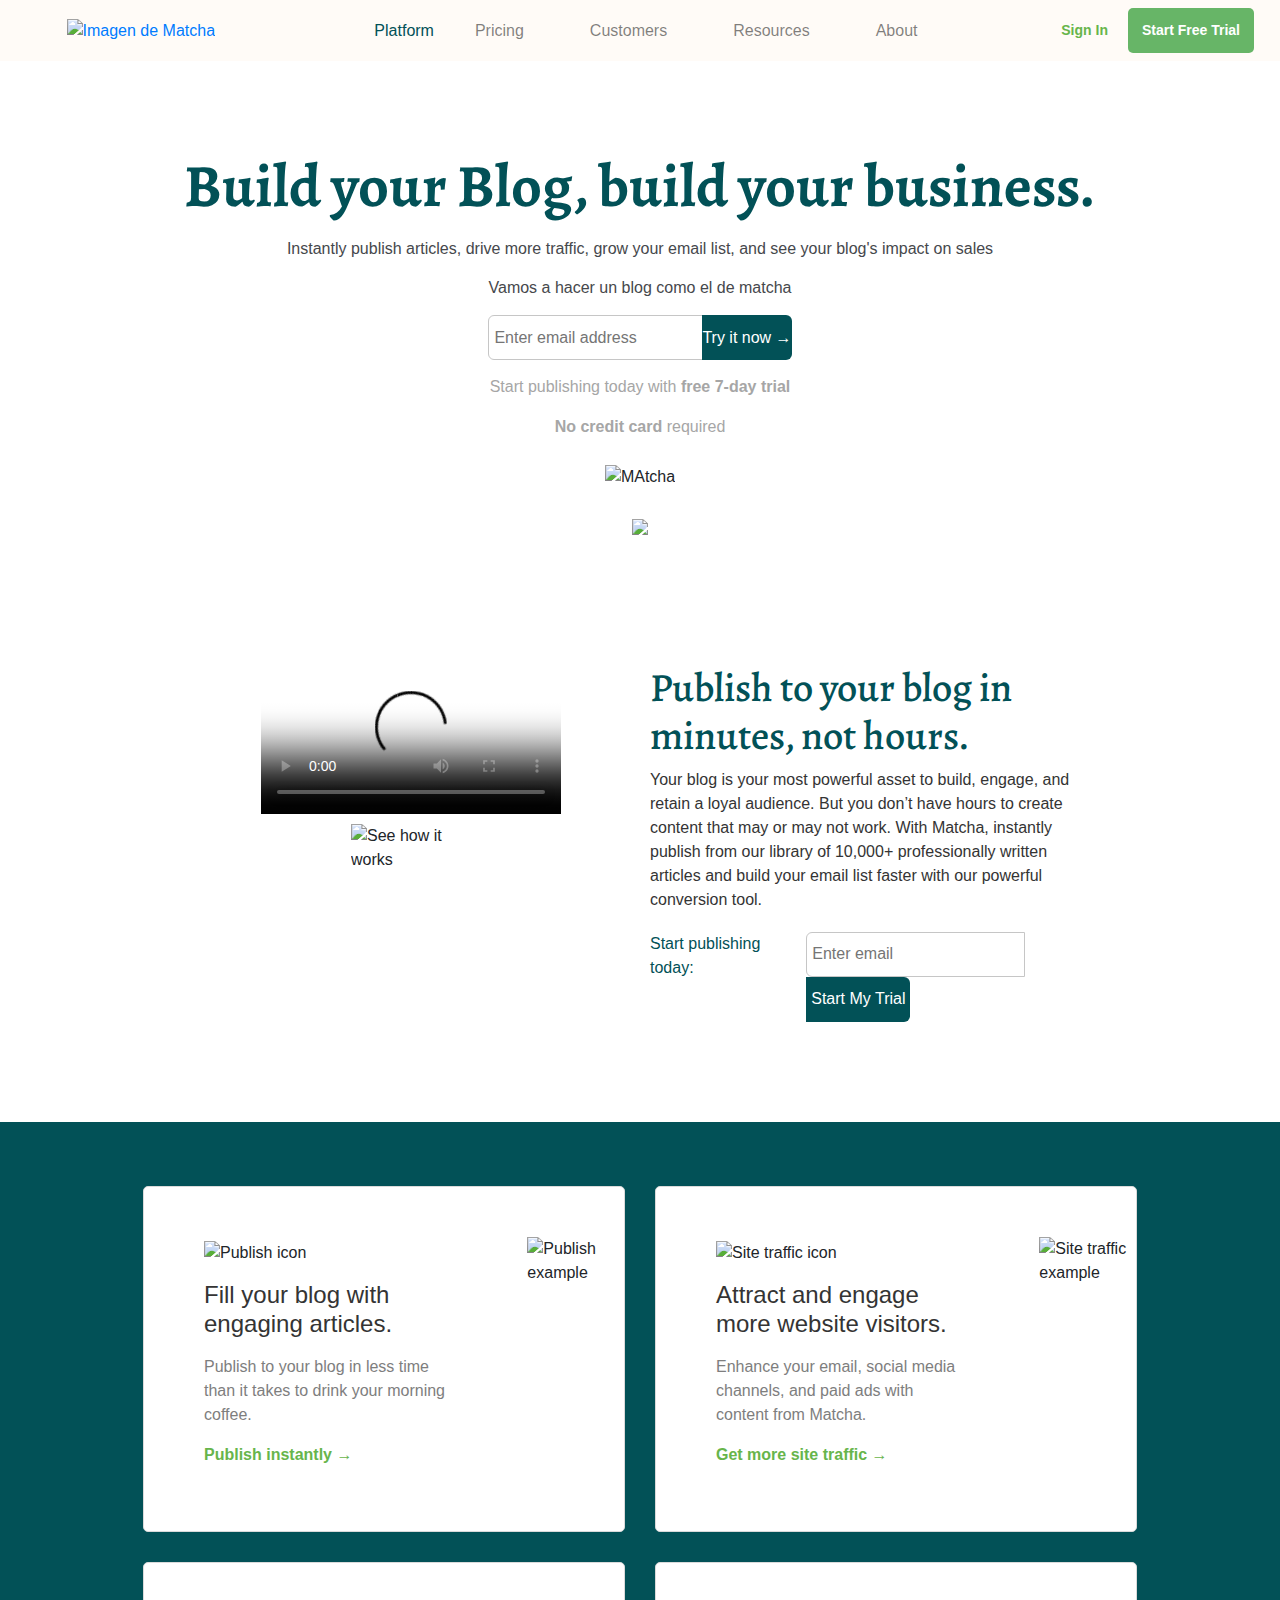
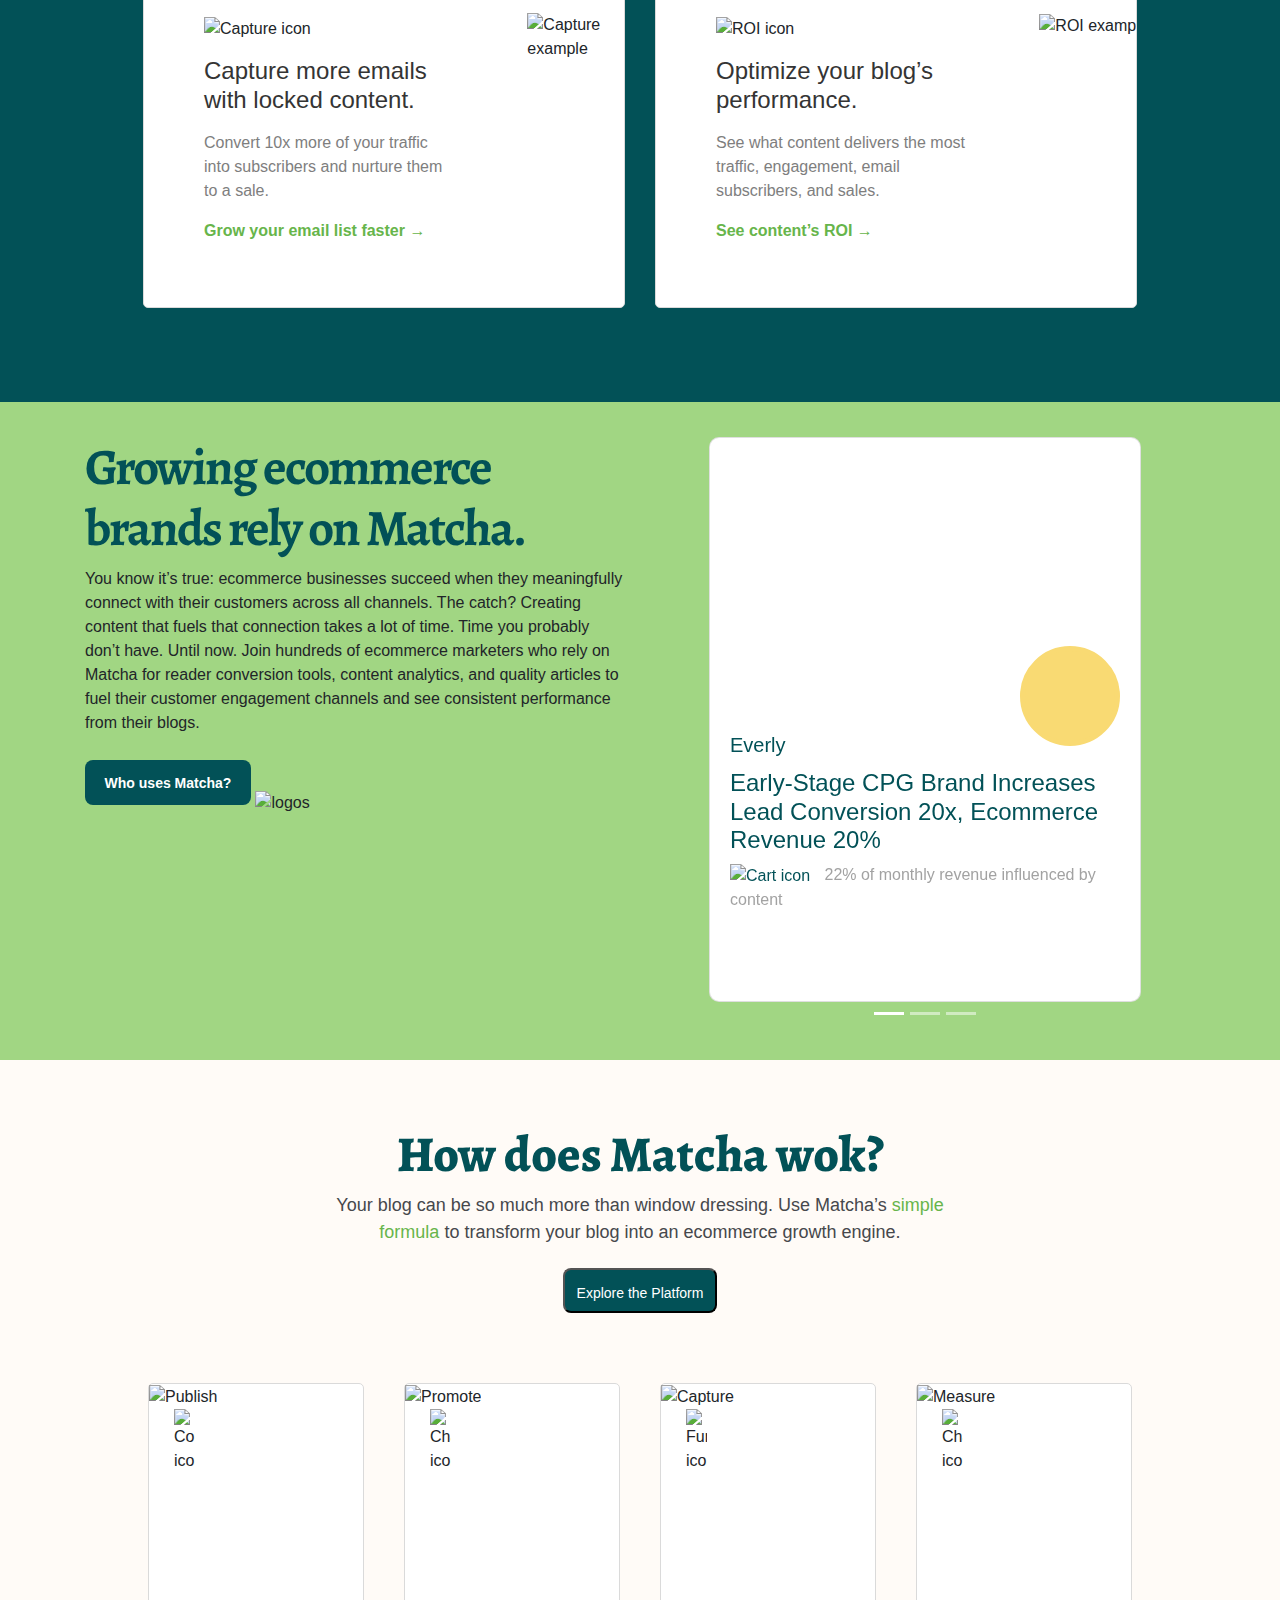
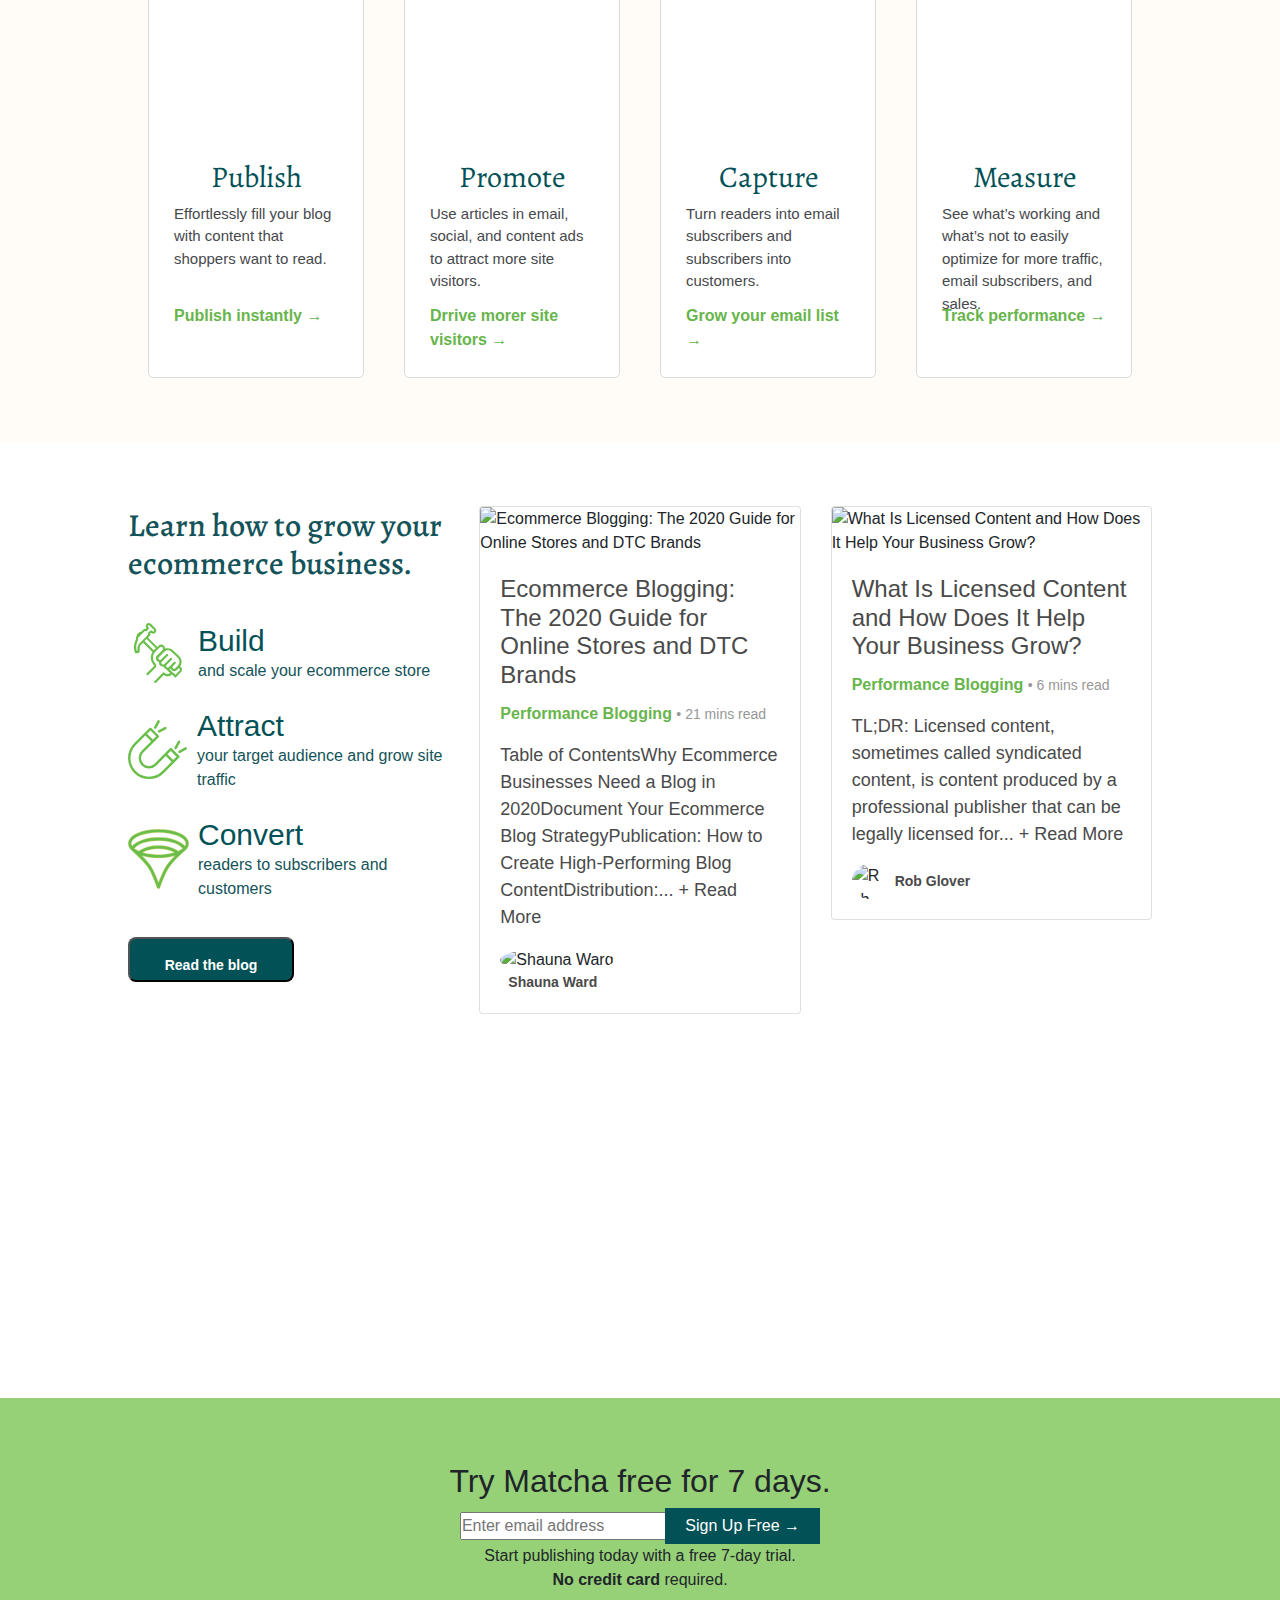
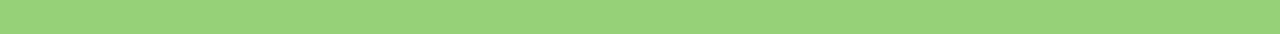
==== commit ca8537c4: "agregando cambios del correo clase 8" ====
--- a/index.html
+++ b/index.html
@@ -10,6 +10,7 @@
   <link rel="stylesheet" href="https://stackpath.bootstrapcdn.com/bootstrap/4.4.1/css/bootstrap.min.css"
     integrity="sha384-Vkoo8x4CGsO3+Hhxv8T/Q5PaXtkKtu6ug5TOeNV6gBiFeWPGFN9MuhOf23Q9Ifjh" crossorigin="anonymous">
   <link rel="stylesheet" href="./styles.css">
+  <link rel="stylesheet" href="./output.css ">
   <title>Matcha en Bedu</title>
 </head>
 
@@ -365,25 +366,25 @@
     <div class="col">
       <h2 class="title">Learn how to grow your ecommerce business.</h2>
       <article class="process-list">
-        <div class="process">
+        <div class="process d-flex align-items-center">
           <div class="process-icon">
             <img src="./icons/build.svg" alt="Build icon" />
           </div>
-          <div class="process-description">
+          <div class="process-description ">
             <h3>Build</h3>
             <p>and scale your ecommerce store</p>
           </div>
         </div>
-        <div class="process d-flex">
-          <div class="process-icon p-2">
+        <div class="process d-flex align-items-center">
+          <div class="process-icon">
             <img src="./icons/attract.svg" alt="Attract icon" />
           </div>
-          <div class="process-description p-2">
+          <div class="process-description">
             <h3>Attract</h3>
             <p>your target audience and grow site traffic</p>
           </div>
         </div>
-        <div class="process">
+        <div class="process d-flex align-items-center">
           <div class="process-icon">
             <img src="./icons/convert.svg" alt="Convert icon" />
           </div>
@@ -396,15 +397,84 @@
       <button>Read the blog</button>
     </div>
     <div class="col">
-    
+      <div class="card">
+        <img
+          src="https://getmatcha.com/wp-content/uploads/2019/03/david-marcu-114194-1052x699.jpg"
+          class="card-img-top"
+          alt="Ecommerce Blogging: The 2020 Guide for Online Stores and DTC Brands"
+        />
+        <div class="card-body">
+          <h5 class="card-title">
+            Ecommerce Blogging: The 2020 Guide for Online Stores and DTC Brands
+          </h5>
+          <p class="metadata">
+            <strong class="category">Performance Blogging </strong>
+            <strong class="read-time">• 21 mins read</strong>
+          </p>
+          <p class="card-text">
+            Table of ContentsWhy Ecommerce Businesses Need a Blog in
+            2020Document Your Ecommerce Blog StrategyPublication: How to Create
+            High-Performing Blog ContentDistribution:...
+            <span class="read-more">+ <a>Read More</a></span>
+          </p>
+          <div class="author">
+            <img
+              src="https://secure.gravatar.com/avatar/b1c37d9c6b3a36a5eb64d7112bf71ca4?s=96&d=retro&r=g"
+              alt="Shauna Ward"
+            />
+            <p>Shauna Ward</p>
+          </div>
+        </div>
+      </div>
+    </div>
+  <div class="col">
+    <div class="card">
+      <img
+        src="https://getmatcha.com/wp-content/uploads/2019/06/arnel-hasanovic-MNd-Rka1o0Q-1049x699.jpg"
+        class="card-img-top"
+        alt="What Is Licensed Content and How Does It Help Your Business Grow?"
+      />
+      <div class="card-body">
+        <h5 class="card-title">
+          What Is Licensed Content and How Does It Help Your Business Grow?
+        </h5>
+        <p class="metadata">
+          <strong class="category">Performance Blogging </strong>
+          <strong class="read-time">• 6 mins read</strong>
+        </p>
+        <p class="card-text">
+          TL;DR: Licensed content, sometimes called syndicated content, is
+          content produced by a professional publisher that can be legally
+          licensed for...
+          <span class="read-more">+ <a>Read More</a></span>
+        </p>
+        <div class="author d-flex align-items-center">
+          <img
+            src="https://secure.gravatar.com/avatar/c2f0381c76fae0875a4c15deb4e0a2f8?s=96&d=retro&r=g"
+            alt="Rob Glover"
+          />
+          <p>Rob Glover</p>
+        </div>
+      </div>
     </div>
   </div>
-
-  
-
+</div>
 </section>
 
-
+<div class="home-people"></div>
+<div class="try-it text-center">
+  <h2>Try Matcha free for 7 days.</h2>
+  <form class="signup-form">
+    <input type="email" placeholder="Enter email address">
+    <button>Sign Up Free →</button>
+  </form>
+  <p>
+    Start publishing today with a free 7-day trial. <br>
+    <strong>No credit card</strong> required.
+  </p>
+</div>
+
+  <script src="app.js"></script>
   <script src="https://code.jquery.com/jquery-3.5.1.slim.min.js"
     integrity="sha384-DfXdz2htPH0lsSSs5nCTpuj/zy4C+OGpamoFVy38MVBnE+IbbVYUew+OrCXaRkfj"
     crossorigin="anonymous"></script>
--- a/styles.css
+++ b/styles.css
@@ -550,6 +550,32 @@
   text-decoration: none;
 }
 
+.home-people {
+  background-image: url(https://getmatcha.com/wp-content/themes/getmatcha/css/../img/home_people.png);
+  background-position: center;
+  background-size: cover;
+  background-color: white;
+  height: 350px;
+}
+
+
+.try-it {
+  padding: 5% 5% 2%;
+  background-color: #96d178;
+  margin-top: -30px;
+}
+
+.try-it button {
+    background-color: #025157;
+    color: #fff;
+    border: none;
+    border-top-left-radius: 0;
+    border-bottom-left-radius: 0;
+    padding: 6px 20px;
+    margin-left: -10px;
+}
+
+
 
 @media (max-width: 425px) {
   .main {
--- a/output.css
+++ b/output.css
@@ -0,0 +1,85 @@
+.blog .title {
+  font-family: "Alegreya", serif;
+  color: #135359;
+}
+
+.blog {
+  background-color: #fff;
+  max-width: unset;
+  padding: 5% 10%;
+}
+.blog .process-list {
+  margin-top: 40px;
+  margin-bottom: 36px;
+}
+.blog .process-list .process {
+  margin-bottom: 25px;
+}
+.blog .process-list .process > div > h3 {
+  color: #025157;
+  margin-bottom: 0;
+  font-size: 30px;
+  font-weight: 500;
+}
+.blog .process-list .process > div > p {
+  color: #135359;
+  margin: 0;
+}
+.blog .process-list .process .process-icon {
+  width: 60px;
+  height: 60px;
+  margin-right: 10px;
+  text-align: center;
+}
+.blog .process-list .process .process-icon img {
+  height: 100%;
+}
+.blog button {
+  font-style: normal;
+  font-weight: 600;
+  font-size: 14px;
+  padding-top: 12px;
+  text-align: center;
+  color: #fff;
+  background: #025157;
+  border-radius: 8px;
+  height: 45px;
+  width: 166px;
+  transition: all 0.2s ease-in-out;
+}
+.blog button:hover {
+  background-color: #67b54b;
+  color: #000;
+}
+.blog .card-title {
+  font-size: 24px;
+  color: #4a4a4a;
+}
+.blog .metadata .category {
+  color: #67b54b;
+}
+.blog .metadata .read-time {
+  color: #979797;
+  font-weight: 500;
+  font-size: 14px;
+}
+.blog .card-text {
+  color: #4a4a4a;
+  font-size: 18px;
+  line-height: 1.5em;
+  min-height: 6em;
+}
+.blog .author img {
+  border-radius: 50%;
+  width: 35px;
+  height: 35px;
+}
+.blog .author p {
+  margin-left: 8px;
+  font-weight: 600;
+  font-size: 14px;
+  color: #4a4a4a;
+  margin-bottom: 0;
+}
+
+/*# sourceMappingURL=output.css.map */
